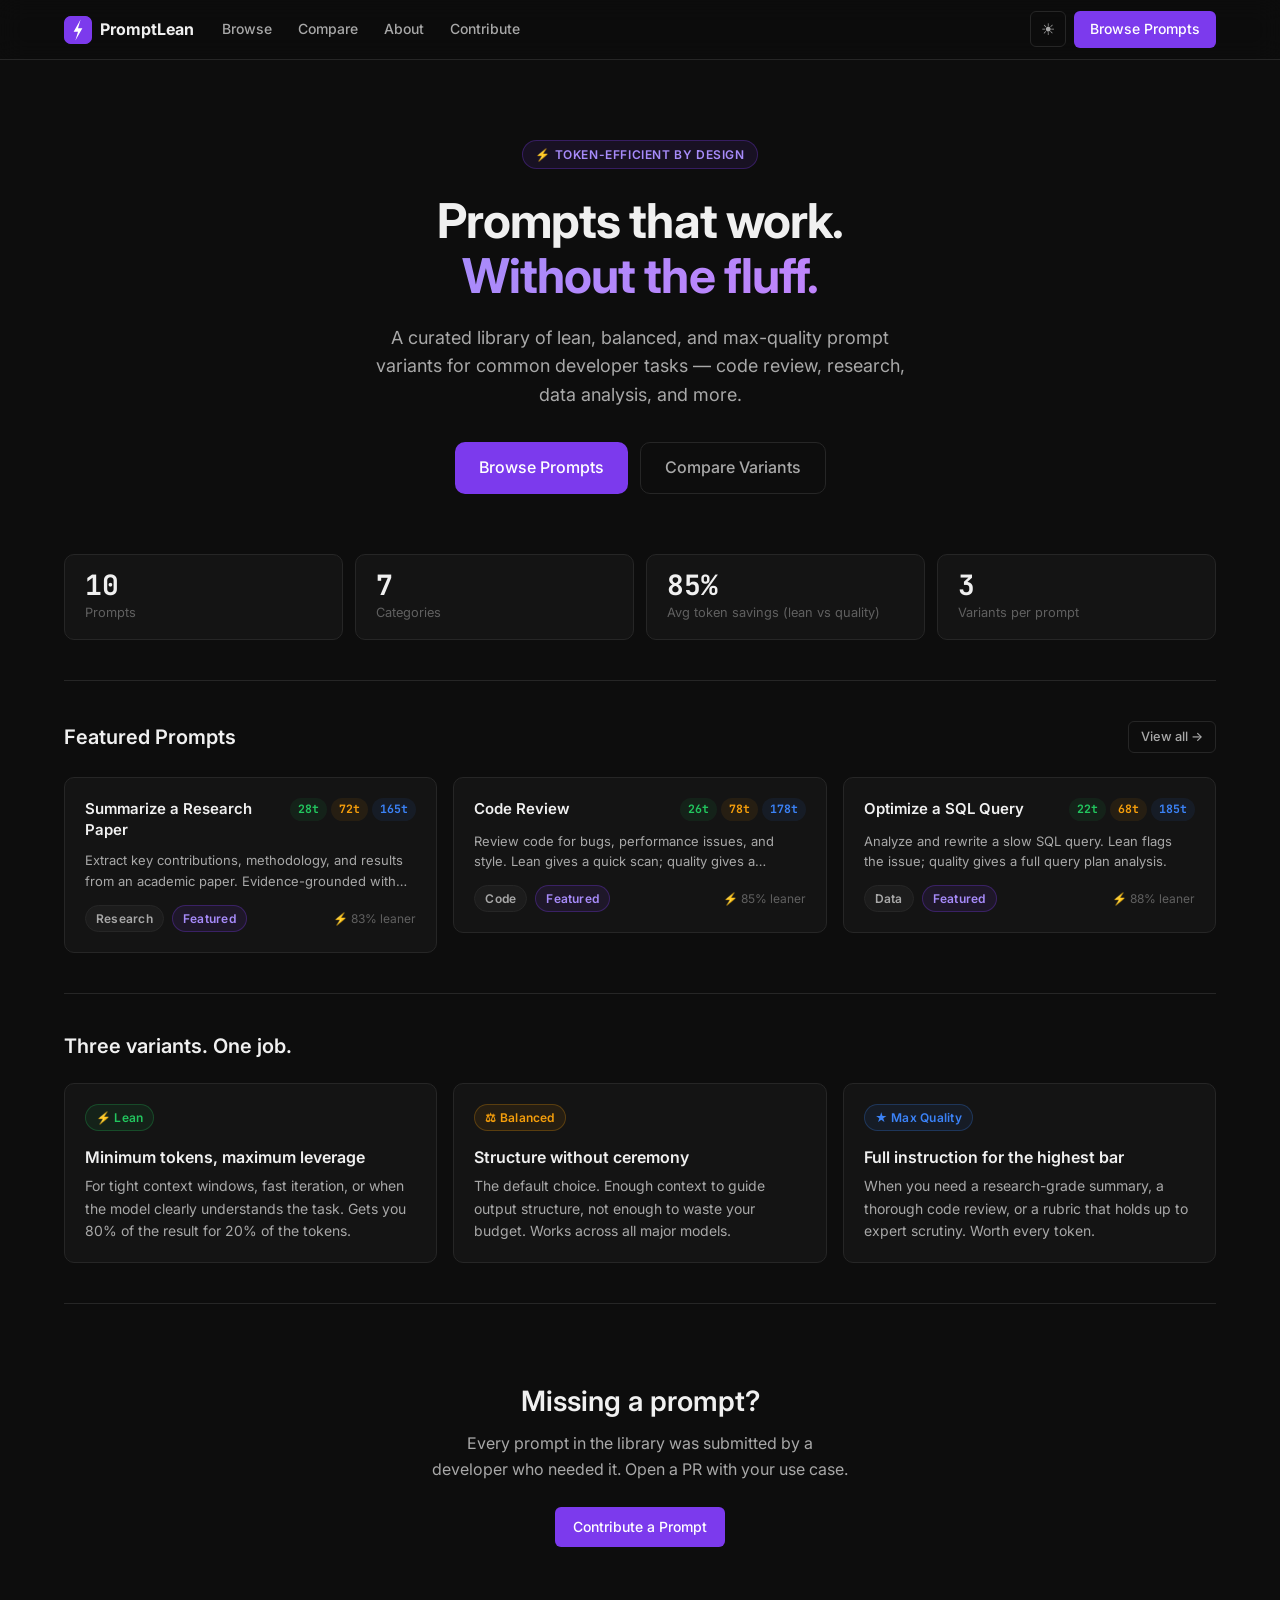
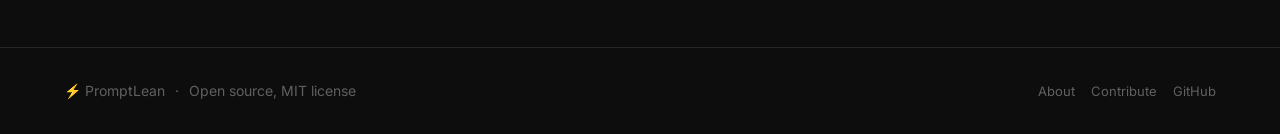
==== index.html @ 5b13e805 "feat: add SVG logo to navbar and favicon - assets/img/logo.svg: purple rounded-rect with white light" ====
<!DOCTYPE html>
<html lang="en" data-theme="dark">
<head>
  <meta charset="UTF-8" />
  <link rel="icon" type="image/svg+xml" href="favicon.svg">
  <meta name="viewport" content="width=device-width, initial-scale=1.0" />
  <title>PromptLean — Lean Prompts for Developers</title>
  <meta name="description" content="A curated library of token-efficient prompts for LLMs. Each prompt has Lean, Balanced, and Max Quality variants.">
  <link rel="preconnect" href="https://fonts.googleapis.com">
  <link href="https://fonts.googleapis.com/css2?family=Inter:wght@400;500;600;700&family=JetBrains+Mono:wght@400;500&display=swap" rel="stylesheet">
  <link rel="stylesheet" href="assets/css/main.css">
</head>
<body>

<nav>
  <div class="nav-inner">
    <a href="index.html" class="nav-logo">
      <img src="assets/img/logo.svg" alt="PromptLean" class="nav-logo-icon" style="border-radius:7px;">
      PromptLean
    </a>
    <div class="nav-links">
      <a href="browse.html" class="nav-link">Browse</a>
      <a href="compare.html" class="nav-link">Compare</a>
      <a href="about.html" class="nav-link">About</a>
      <a href="contribute.html" class="nav-link">Contribute</a>
    </div>
    <div class="nav-actions">
      <button class="theme-toggle" id="theme-toggle" title="Toggle theme">☀</button>
      <a href="browse.html" class="nav-cta">Browse Prompts</a>
    </div>
  </div>
</nav>

<main class="page-content">
  <!-- Hero -->
  <div class="container">
    <div class="hero" style="padding-top: 40px;">
      <div class="hero-eyebrow">⚡ Token-efficient by design</div>
      <h1>Prompts that work.<br><em>Without the fluff.</em></h1>
      <p class="hero-sub">
        A curated library of lean, balanced, and max-quality prompt variants for common developer tasks — code review, research, data analysis, and more.
      </p>
      <div class="hero-actions">
        <a href="browse.html" class="btn btn-primary btn-lg">Browse Prompts</a>
        <a href="compare.html" class="btn btn-ghost btn-lg">Compare Variants</a>
      </div>
    </div>

    <!-- Stats -->
    <div class="stat-grid mb-8">
      <div class="stat-card">
        <div class="stat-value" id="stat-total">—</div>
        <div class="stat-label">Prompts</div>
      </div>
      <div class="stat-card">
        <div class="stat-value" id="stat-cats">—</div>
        <div class="stat-label">Categories</div>
      </div>
      <div class="stat-card">
        <div class="stat-value" id="stat-savings">—</div>
        <div class="stat-label">Avg token savings (lean vs quality)</div>
      </div>
      <div class="stat-card">
        <div class="stat-value">3</div>
        <div class="stat-label">Variants per prompt</div>
      </div>
    </div>

    <div class="divider"></div>

    <!-- Featured prompts -->
    <div class="section-header mb-6">
      <h2 class="section-title">Featured Prompts</h2>
      <a href="browse.html" class="btn btn-ghost btn-sm">View all →</a>
    </div>

    <div class="grid-3" id="featured-grid">
      <div class="text-3 text-sm">Loading...</div>
    </div>

    <div class="divider"></div>

    <!-- How it works -->
    <div class="mb-8">
      <h2 class="section-title mb-6">Three variants. One job.</h2>
      <div class="compare-grid" style="grid-template-columns: 1fr 1fr 1fr; gap: 16px;">

        <div class="card">
          <div class="flex-center gap-2 mb-4">
            <span class="badge badge-lean">⚡ Lean</span>
          </div>
          <h4 class="mb-2">Minimum tokens, maximum leverage</h4>
          <p style="font-size: 0.875rem;">For tight context windows, fast iteration, or when the model clearly understands the task. Gets you 80% of the result for 20% of the tokens.</p>
        </div>

        <div class="card">
          <div class="flex-center gap-2 mb-4">
            <span class="badge badge-balanced">⚖ Balanced</span>
          </div>
          <h4 class="mb-2">Structure without ceremony</h4>
          <p style="font-size: 0.875rem;">The default choice. Enough context to guide output structure, not enough to waste your budget. Works across all major models.</p>
        </div>

        <div class="card">
          <div class="flex-center gap-2 mb-4">
            <span class="badge badge-quality">★ Max Quality</span>
          </div>
          <h4 class="mb-2">Full instruction for the highest bar</h4>
          <p style="font-size: 0.875rem;">When you need a research-grade summary, a thorough code review, or a rubric that holds up to expert scrutiny. Worth every token.</p>
        </div>

      </div>
    </div>

    <div class="divider"></div>

    <!-- CTA -->
    <div style="text-align: center; padding: 40px 0 20px;">
      <h2 style="margin-bottom: 12px;">Missing a prompt?</h2>
      <p style="max-width: 420px; margin: 0 auto 24px;">Every prompt in the library was submitted by a developer who needed it. Open a PR with your use case.</p>
      <a href="contribute.html" class="btn btn-primary">Contribute a Prompt</a>
    </div>
  </div>
</main>

<footer>
  <div class="footer-inner">
    <div class="footer-left">
      <span>⚡ PromptLean</span>
      <span>·</span>
      <span>Open source, MIT license</span>
    </div>
    <div class="footer-links">
      <a href="about.html" class="footer-link">About</a>
      <a href="contribute.html" class="footer-link">Contribute</a>
      <a href="https://github.com/kishormorol/promptlean" class="footer-link" target="_blank">GitHub</a>
    </div>
  </div>
</footer>

<div id="toast"></div>
<script src="assets/js/main.js"></script>
<script>
document.addEventListener('DOMContentLoaded', async () => {
  try {
    const data = await PL.loadPrompts();
    const prompts = data.prompts;

    // Stats
    document.getElementById('stat-total').textContent = prompts.length;
    document.getElementById('stat-cats').textContent = data.categories.length;

    const savings = prompts.map(p => {
      const l = p.variants.lean?.token_estimate;
      const q = p.variants.max_quality?.token_estimate;
      return l && q ? Math.round((1 - l/q) * 100) : 0;
    });
    const avg = Math.round(savings.reduce((a,b)=>a+b,0)/savings.length);
    document.getElementById('stat-savings').textContent = avg + '%';

    // Featured grid
    const featured = prompts.filter(p => p.featured).slice(0, 3);
    document.getElementById('featured-grid').innerHTML = featured.map(PL.renderCard).join('');
  } catch (err) {
    PL.showError('featured-grid', err.message);
  }
});
</script>
</body>
</html>
---- assets/css/main.css ----
/* PromptLean Design System */
/* Dark mode default, light mode optional */

:root {
  --bg: #0d0d0d;
  --bg-2: #141414;
  --bg-3: #1c1c1c;
  --border: #262626;
  --border-strong: #333333;

  --text: #f0f0f0;
  --text-2: #a8a8a8;
  --text-3: #606060;

  --accent: #7c3aed;
  --accent-light: #a78bfa;
  --accent-bg: rgba(124, 58, 237, 0.1);
  --accent-border: rgba(124, 58, 237, 0.3);

  --lean: #22c55e;
  --lean-bg: rgba(34, 197, 94, 0.08);
  --lean-border: rgba(34, 197, 94, 0.25);

  --balanced: #f59e0b;
  --balanced-bg: rgba(245, 158, 11, 0.08);
  --balanced-border: rgba(245, 158, 11, 0.25);

  --quality: #3b82f6;
  --quality-bg: rgba(59, 130, 246, 0.08);
  --quality-border: rgba(59, 130, 246, 0.25);

  --radius-sm: 6px;
  --radius: 10px;
  --radius-lg: 16px;

  --font-sans: 'Inter', -apple-system, BlinkMacSystemFont, 'Segoe UI', sans-serif;
  --font-mono: 'JetBrains Mono', 'Fira Code', 'Cascadia Code', monospace;

  --nav-h: 60px;
  --max-w: 1200px;

  --transition: 150ms ease;
}

[data-theme="light"] {
  --bg: #fafafa;
  --bg-2: #ffffff;
  --bg-3: #f3f3f3;
  --border: #e5e5e5;
  --border-strong: #d0d0d0;
  --text: #111111;
  --text-2: #555555;
  --text-3: #999999;
  --accent-bg: rgba(124, 58, 237, 0.06);
  --lean-bg: rgba(34, 197, 94, 0.06);
  --balanced-bg: rgba(245, 158, 11, 0.06);
  --quality-bg: rgba(59, 130, 246, 0.06);
}

*, *::before, *::after { box-sizing: border-box; margin: 0; padding: 0; }

html { font-size: 16px; scroll-behavior: smooth; }

body {
  font-family: var(--font-sans);
  background: var(--bg);
  color: var(--text);
  line-height: 1.6;
  min-height: 100vh;
  -webkit-font-smoothing: antialiased;
}

/* ── Typography ─────────────────────────────── */
h1, h2, h3, h4 { line-height: 1.25; font-weight: 600; }
h1 { font-size: 2.5rem; }
h2 { font-size: 1.75rem; }
h3 { font-size: 1.25rem; }
h4 { font-size: 1rem; }

p { color: var(--text-2); }

a { color: var(--accent-light); text-decoration: none; transition: color var(--transition); }
a:hover { color: var(--text); }

code, .mono {
  font-family: var(--font-mono);
  font-size: 0.875em;
}

/* ── Layout ─────────────────────────────────── */
.container {
  max-width: var(--max-w);
  margin: 0 auto;
  padding: 0 24px;
}

.page-content {
  padding-top: calc(var(--nav-h) + 40px);
  padding-bottom: 80px;
  min-height: 100vh;
}

/* ── Nav ─────────────────────────────────────── */
nav {
  position: fixed;
  top: 0; left: 0; right: 0;
  height: var(--nav-h);
  background: rgba(13, 13, 13, 0.92);
  backdrop-filter: blur(12px);
  border-bottom: 1px solid var(--border);
  z-index: 100;
}

[data-theme="light"] nav {
  background: rgba(250, 250, 250, 0.92);
}

.nav-inner {
  max-width: var(--max-w);
  margin: 0 auto;
  padding: 0 24px;
  height: 100%;
  display: flex;
  align-items: center;
  gap: 8px;
}

.nav-logo {
  display: flex;
  align-items: center;
  gap: 8px;
  font-weight: 700;
  font-size: 1rem;
  color: var(--text);
  text-decoration: none;
  margin-right: 8px;
}

.nav-logo-icon {
  width: 28px;
  height: 28px;
  background: var(--accent);
  border-radius: 7px;
  display: flex;
  align-items: center;
  justify-content: center;
  font-size: 14px;
}

.nav-links {
  display: flex;
  align-items: center;
  gap: 2px;
  flex: 1;
}

.nav-link {
  padding: 6px 12px;
  border-radius: var(--radius-sm);
  font-size: 0.875rem;
  color: var(--text-2);
  transition: all var(--transition);
  font-weight: 500;
}

.nav-link:hover { color: var(--text); background: var(--bg-3); }
.nav-link.active { color: var(--text); background: var(--bg-3); }

.nav-actions {
  display: flex;
  align-items: center;
  gap: 8px;
}

.theme-toggle {
  width: 36px;
  height: 36px;
  border-radius: var(--radius-sm);
  background: transparent;
  border: 1px solid var(--border);
  color: var(--text-2);
  cursor: pointer;
  display: flex;
  align-items: center;
  justify-content: center;
  font-size: 16px;
  transition: all var(--transition);
}
.theme-toggle:hover { border-color: var(--border-strong); color: var(--text); }

.nav-cta {
  padding: 7px 16px;
  background: var(--accent);
  color: #fff;
  border-radius: var(--radius-sm);
  font-size: 0.875rem;
  font-weight: 500;
  transition: opacity var(--transition);
}
.nav-cta:hover { opacity: 0.85; color: #fff; }

/* ── Buttons ─────────────────────────────────── */
.btn {
  display: inline-flex;
  align-items: center;
  gap: 6px;
  padding: 9px 18px;
  border-radius: var(--radius-sm);
  font-size: 0.875rem;
  font-weight: 500;
  cursor: pointer;
  border: none;
  transition: all var(--transition);
  text-decoration: none;
  white-space: nowrap;
}

.btn-primary {
  background: var(--accent);
  color: #fff;
}
.btn-primary:hover { opacity: 0.85; color: #fff; }

.btn-secondary {
  background: var(--bg-3);
  color: var(--text);
  border: 1px solid var(--border);
}
.btn-secondary:hover { border-color: var(--border-strong); color: var(--text); }

.btn-ghost {
  background: transparent;
  color: var(--text-2);
  border: 1px solid var(--border);
}
.btn-ghost:hover { border-color: var(--border-strong); color: var(--text); }

.btn-lg { padding: 12px 24px; font-size: 1rem; border-radius: var(--radius); }
.btn-sm { padding: 5px 12px; font-size: 0.8rem; }

/* ── Badges ──────────────────────────────────── */
.badge {
  display: inline-flex;
  align-items: center;
  gap: 4px;
  padding: 3px 10px;
  border-radius: 999px;
  font-size: 0.75rem;
  font-weight: 600;
  letter-spacing: 0.02em;
}

.badge-lean {
  background: var(--lean-bg);
  color: var(--lean);
  border: 1px solid var(--lean-border);
}

.badge-balanced {
  background: var(--balanced-bg);
  color: var(--balanced);
  border: 1px solid var(--balanced-border);
}

.badge-quality {
  background: var(--quality-bg);
  color: var(--quality);
  border: 1px solid var(--quality-border);
}

.badge-cat {
  background: var(--bg-3);
  color: var(--text-2);
  border: 1px solid var(--border);
}

.badge-featured {
  background: var(--accent-bg);
  color: var(--accent-light);
  border: 1px solid var(--accent-border);
}

/* ── Token pill ──────────────────────────────── */
.token-pill {
  display: inline-flex;
  align-items: center;
  gap: 4px;
  padding: 2px 8px;
  border-radius: 999px;
  font-size: 0.72rem;
  font-weight: 700;
  font-family: var(--font-mono);
}
.token-pill.lean { background: var(--lean-bg); color: var(--lean); }
.token-pill.balanced { background: var(--balanced-bg); color: var(--balanced); }
.token-pill.quality { background: var(--quality-bg); color: var(--quality); }

/* ── Cards ───────────────────────────────────── */
.card {
  background: var(--bg-2);
  border: 1px solid var(--border);
  border-radius: var(--radius);
  padding: 20px;
  transition: border-color var(--transition), box-shadow var(--transition);
}

.card:hover {
  border-color: var(--border-strong);
}

.card-link {
  display: block;
  text-decoration: none;
  color: inherit;
}

.card-link:hover .card { border-color: var(--accent-border); }
.card-link:hover .card-title { color: var(--accent-light); }

.card-header {
  display: flex;
  align-items: flex-start;
  justify-content: space-between;
  gap: 12px;
  margin-bottom: 10px;
}

.card-title {
  font-size: 0.9375rem;
  font-weight: 600;
  color: var(--text);
  transition: color var(--transition);
  line-height: 1.4;
}

.card-desc {
  font-size: 0.8125rem;
  color: var(--text-2);
  line-height: 1.55;
  margin-bottom: 14px;
  display: -webkit-box;
  -webkit-line-clamp: 2;
  -webkit-box-orient: vertical;
  overflow: hidden;
}

.card-meta {
  display: flex;
  align-items: center;
  gap: 8px;
  flex-wrap: wrap;
}

.card-tokens {
  display: flex;
  gap: 4px;
  margin-left: auto;
}

/* ── Grid layouts ─────────────────────────────── */
.grid-3 {
  display: grid;
  grid-template-columns: repeat(auto-fill, minmax(320px, 1fr));
  gap: 16px;
}

.grid-2 {
  display: grid;
  grid-template-columns: repeat(auto-fill, minmax(480px, 1fr));
  gap: 20px;
}

/* ── Search & Filters ────────────────────────── */
.search-bar {
  position: relative;
  max-width: 560px;
}

.search-input {
  width: 100%;
  padding: 11px 16px 11px 42px;
  background: var(--bg-2);
  border: 1px solid var(--border);
  border-radius: var(--radius);
  color: var(--text);
  font-size: 0.9375rem;
  font-family: var(--font-sans);
  outline: none;
  transition: border-color var(--transition);
}

.search-input:focus { border-color: var(--accent); }
.search-input::placeholder { color: var(--text-3); }

.search-icon {
  position: absolute;
  left: 14px;
  top: 50%;
  transform: translateY(-50%);
  color: var(--text-3);
  pointer-events: none;
  font-size: 15px;
}

.filter-row {
  display: flex;
  align-items: center;
  gap: 8px;
  flex-wrap: wrap;
}

.filter-btn {
  padding: 5px 14px;
  border-radius: 999px;
  font-size: 0.8125rem;
  font-weight: 500;
  background: var(--bg-2);
  border: 1px solid var(--border);
  color: var(--text-2);
  cursor: pointer;
  transition: all var(--transition);
}

.filter-btn:hover { border-color: var(--border-strong); color: var(--text); }
.filter-btn.active { background: var(--accent-bg); border-color: var(--accent-border); color: var(--accent-light); }

/* ── Prompt viewer ───────────────────────────── */
.prompt-block {
  background: var(--bg-3);
  border: 1px solid var(--border);
  border-radius: var(--radius);
  overflow: hidden;
}

.prompt-block-header {
  padding: 10px 16px;
  border-bottom: 1px solid var(--border);
  display: flex;
  align-items: center;
  justify-content: space-between;
  gap: 12px;
}

.prompt-block-meta {
  display: flex;
  align-items: center;
  gap: 8px;
}

.prompt-block-actions {
  display: flex;
  gap: 6px;
}

.prompt-text {
  padding: 16px;
  font-family: var(--font-mono);
  font-size: 0.8125rem;
  line-height: 1.7;
  color: var(--text);
  white-space: pre-wrap;
  word-break: break-word;
}

/* ── Variant tabs ────────────────────────────── */
.variant-tabs {
  display: flex;
  gap: 4px;
  padding: 4px;
  background: var(--bg-3);
  border-radius: var(--radius);
  border: 1px solid var(--border);
  width: fit-content;
}

.variant-tab {
  padding: 6px 16px;
  border-radius: 7px;
  font-size: 0.8125rem;
  font-weight: 500;
  cursor: pointer;
  border: none;
  background: transparent;
  color: var(--text-2);
  transition: all var(--transition);
}

.variant-tab.active-lean { background: var(--lean-bg); color: var(--lean); }
.variant-tab.active-balanced { background: var(--balanced-bg); color: var(--balanced); }
.variant-tab.active-quality { background: var(--quality-bg); color: var(--quality); }

/* ── Copy button ─────────────────────────────── */
.copy-btn {
  display: inline-flex;
  align-items: center;
  gap: 5px;
  padding: 5px 10px;
  border-radius: var(--radius-sm);
  font-size: 0.75rem;
  font-weight: 500;
  background: var(--bg-2);
  border: 1px solid var(--border);
  color: var(--text-2);
  cursor: pointer;
  transition: all var(--transition);
}

.copy-btn:hover { border-color: var(--border-strong); color: var(--text); }
.copy-btn.copied { background: var(--lean-bg); border-color: var(--lean-border); color: var(--lean); }

/* ── Stat blocks ─────────────────────────────── */
.stat-grid {
  display: grid;
  grid-template-columns: repeat(auto-fit, minmax(160px, 1fr));
  gap: 12px;
}

.stat-card {
  background: var(--bg-2);
  border: 1px solid var(--border);
  border-radius: var(--radius);
  padding: 16px 20px;
}

.stat-value {
  font-size: 1.75rem;
  font-weight: 700;
  color: var(--text);
  line-height: 1;
  font-family: var(--font-mono);
}

.stat-label {
  font-size: 0.8rem;
  color: var(--text-3);
  margin-top: 4px;
}

/* ── Token savings bar ───────────────────────── */
.savings-bar {
  height: 6px;
  background: var(--bg-3);
  border-radius: 999px;
  overflow: hidden;
}

.savings-fill {
  height: 100%;
  background: var(--lean);
  border-radius: 999px;
  transition: width 0.4s ease;
}

/* ── Hero section ────────────────────────────── */
.hero {
  padding: 80px 0 60px;
  text-align: center;
}

.hero-eyebrow {
  display: inline-flex;
  align-items: center;
  gap: 6px;
  padding: 4px 12px;
  background: var(--accent-bg);
  border: 1px solid var(--accent-border);
  border-radius: 999px;
  font-size: 0.75rem;
  font-weight: 600;
  color: var(--accent-light);
  letter-spacing: 0.05em;
  text-transform: uppercase;
  margin-bottom: 24px;
}

.hero h1 {
  font-size: 3rem;
  font-weight: 700;
  line-height: 1.15;
  margin-bottom: 20px;
  letter-spacing: -0.02em;
}

.hero h1 em {
  font-style: normal;
  background: linear-gradient(135deg, var(--accent-light) 0%, #c084fc 100%);
  -webkit-background-clip: text;
  -webkit-text-fill-color: transparent;
  background-clip: text;
}

.hero-sub {
  font-size: 1.125rem;
  color: var(--text-2);
  max-width: 540px;
  margin: 0 auto 32px;
}

.hero-actions {
  display: flex;
  gap: 12px;
  justify-content: center;
  flex-wrap: wrap;
}

/* ── Section headers ─────────────────────────── */
.section-header {
  display: flex;
  align-items: center;
  justify-content: space-between;
  margin-bottom: 20px;
}

.section-title {
  font-size: 1.25rem;
  font-weight: 600;
}

/* ── Divider ─────────────────────────────────── */
.divider {
  height: 1px;
  background: var(--border);
  margin: 40px 0;
}

/* ── Empty state ─────────────────────────────── */
.empty-state {
  text-align: center;
  padding: 60px 20px;
  color: var(--text-3);
}

.empty-state-icon { font-size: 2.5rem; margin-bottom: 12px; }
.empty-state h3 { color: var(--text-2); margin-bottom: 6px; }

/* ── Toast ───────────────────────────────────── */
#toast {
  position: fixed;
  bottom: 24px;
  right: 24px;
  background: var(--bg-3);
  border: 1px solid var(--border-strong);
  border-radius: var(--radius);
  padding: 10px 16px;
  font-size: 0.875rem;
  color: var(--text);
  z-index: 999;
  opacity: 0;
  transform: translateY(8px);
  transition: all 0.2s ease;
  pointer-events: none;
}

#toast.show {
  opacity: 1;
  transform: translateY(0);
}

/* ── Footer ──────────────────────────────────── */
footer {
  border-top: 1px solid var(--border);
  padding: 32px 0;
  margin-top: auto;
}

.footer-inner {
  max-width: var(--max-w);
  margin: 0 auto;
  padding: 0 24px;
  display: flex;
  align-items: center;
  justify-content: space-between;
  gap: 16px;
  flex-wrap: wrap;
}

.footer-left {
  display: flex;
  align-items: center;
  gap: 10px;
  font-size: 0.875rem;
  color: var(--text-3);
}

.footer-links {
  display: flex;
  gap: 16px;
}

.footer-link {
  font-size: 0.8125rem;
  color: var(--text-3);
  transition: color var(--transition);
}

.footer-link:hover { color: var(--text-2); }

/* ── Compare layout ──────────────────────────── */
.compare-grid {
  display: grid;
  grid-template-columns: 1fr 1fr 1fr;
  gap: 16px;
}

.compare-col {
  background: var(--bg-2);
  border: 1px solid var(--border);
  border-radius: var(--radius);
  overflow: hidden;
}

.compare-col-header {
  padding: 12px 16px;
  border-bottom: 1px solid var(--border);
  display: flex;
  align-items: center;
  justify-content: space-between;
}

.compare-col-body {
  padding: 14px 16px;
}

/* ── Sidebar layout ──────────────────────────── */
.layout-sidebar {
  display: grid;
  grid-template-columns: 260px 1fr;
  gap: 32px;
  align-items: start;
}

.sidebar {
  position: sticky;
  top: calc(var(--nav-h) + 24px);
}

.sidebar-section {
  margin-bottom: 24px;
}

.sidebar-label {
  font-size: 0.7rem;
  font-weight: 700;
  letter-spacing: 0.08em;
  text-transform: uppercase;
  color: var(--text-3);
  margin-bottom: 8px;
}

.sidebar-item {
  display: block;
  padding: 6px 10px;
  border-radius: var(--radius-sm);
  font-size: 0.875rem;
  color: var(--text-2);
  cursor: pointer;
  transition: all var(--transition);
  border: none;
  background: none;
  width: 100%;
  text-align: left;
}
.sidebar-item:hover { color: var(--text); background: var(--bg-3); }
.sidebar-item.active { color: var(--text); background: var(--bg-3); }

/* ── Tag cloud ───────────────────────────────── */
.tag-wrap {
  display: flex;
  gap: 6px;
  flex-wrap: wrap;
}

.tag {
  padding: 3px 10px;
  border-radius: 999px;
  font-size: 0.75rem;
  background: var(--bg-3);
  border: 1px solid var(--border);
  color: var(--text-2);
  cursor: pointer;
  transition: all var(--transition);
}

.tag:hover, .tag.active {
  background: var(--accent-bg);
  border-color: var(--accent-border);
  color: var(--accent-light);
}

/* ── Results count ───────────────────────────── */
.results-meta {
  font-size: 0.8125rem;
  color: var(--text-3);
  margin-bottom: 16px;
}

/* ── Breadcrumb ──────────────────────────────── */
.breadcrumb {
  display: flex;
  align-items: center;
  gap: 6px;
  font-size: 0.8125rem;
  color: var(--text-3);
  margin-bottom: 20px;
}

.breadcrumb a { color: var(--text-3); }
.breadcrumb a:hover { color: var(--text-2); }
.breadcrumb-sep { color: var(--text-3); }

/* ── Responsive ──────────────────────────────── */
@media (max-width: 768px) {
  .hero h1 { font-size: 2rem; }
  .grid-3 { grid-template-columns: 1fr; }
  .compare-grid { grid-template-columns: 1fr; }
  .layout-sidebar { grid-template-columns: 1fr; }
  .sidebar { position: static; }
  .container { padding: 0 16px; }
  .nav-links .nav-link:not(.active) { display: none; }
}

/* ── Utility ─────────────────────────────────── */
.flex { display: flex; }
.flex-center { display: flex; align-items: center; }
.gap-2 { gap: 8px; }
.gap-3 { gap: 12px; }
.gap-4 { gap: 16px; }
.mb-2 { margin-bottom: 8px; }
.mb-3 { margin-bottom: 12px; }
.mb-4 { margin-bottom: 16px; }
.mb-6 { margin-bottom: 24px; }
.mb-8 { margin-bottom: 32px; }
.mt-auto { margin-top: auto; }
.ml-auto { margin-left: auto; }
.text-2 { color: var(--text-2); }
.text-3 { color: var(--text-3); }
.text-sm { font-size: 0.875rem; }
.text-xs { font-size: 0.75rem; }
.font-mono { font-family: var(--font-mono); }
.w-full { width: 100%; }
.hidden { display: none !important; }

/* ── Prompt detail layout ────────────────────── */
.prompt-detail-grid {
  display: grid;
  grid-template-columns: 1fr 300px;
  gap: 40px;
  align-items: start;
}

/* ── Placeholder highlighting ────────────────── */
.prompt-text .ph {
  color: var(--accent-light);
  background: var(--accent-bg);
  border-radius: 3px;
  padding: 0 2px;
  font-style: italic;
}

@media (max-width: 860px) {
  .prompt-detail-grid {
    grid-template-columns: 1fr;
  }
  .prompt-detail-grid aside.sidebar {
    position: static;
  }
}
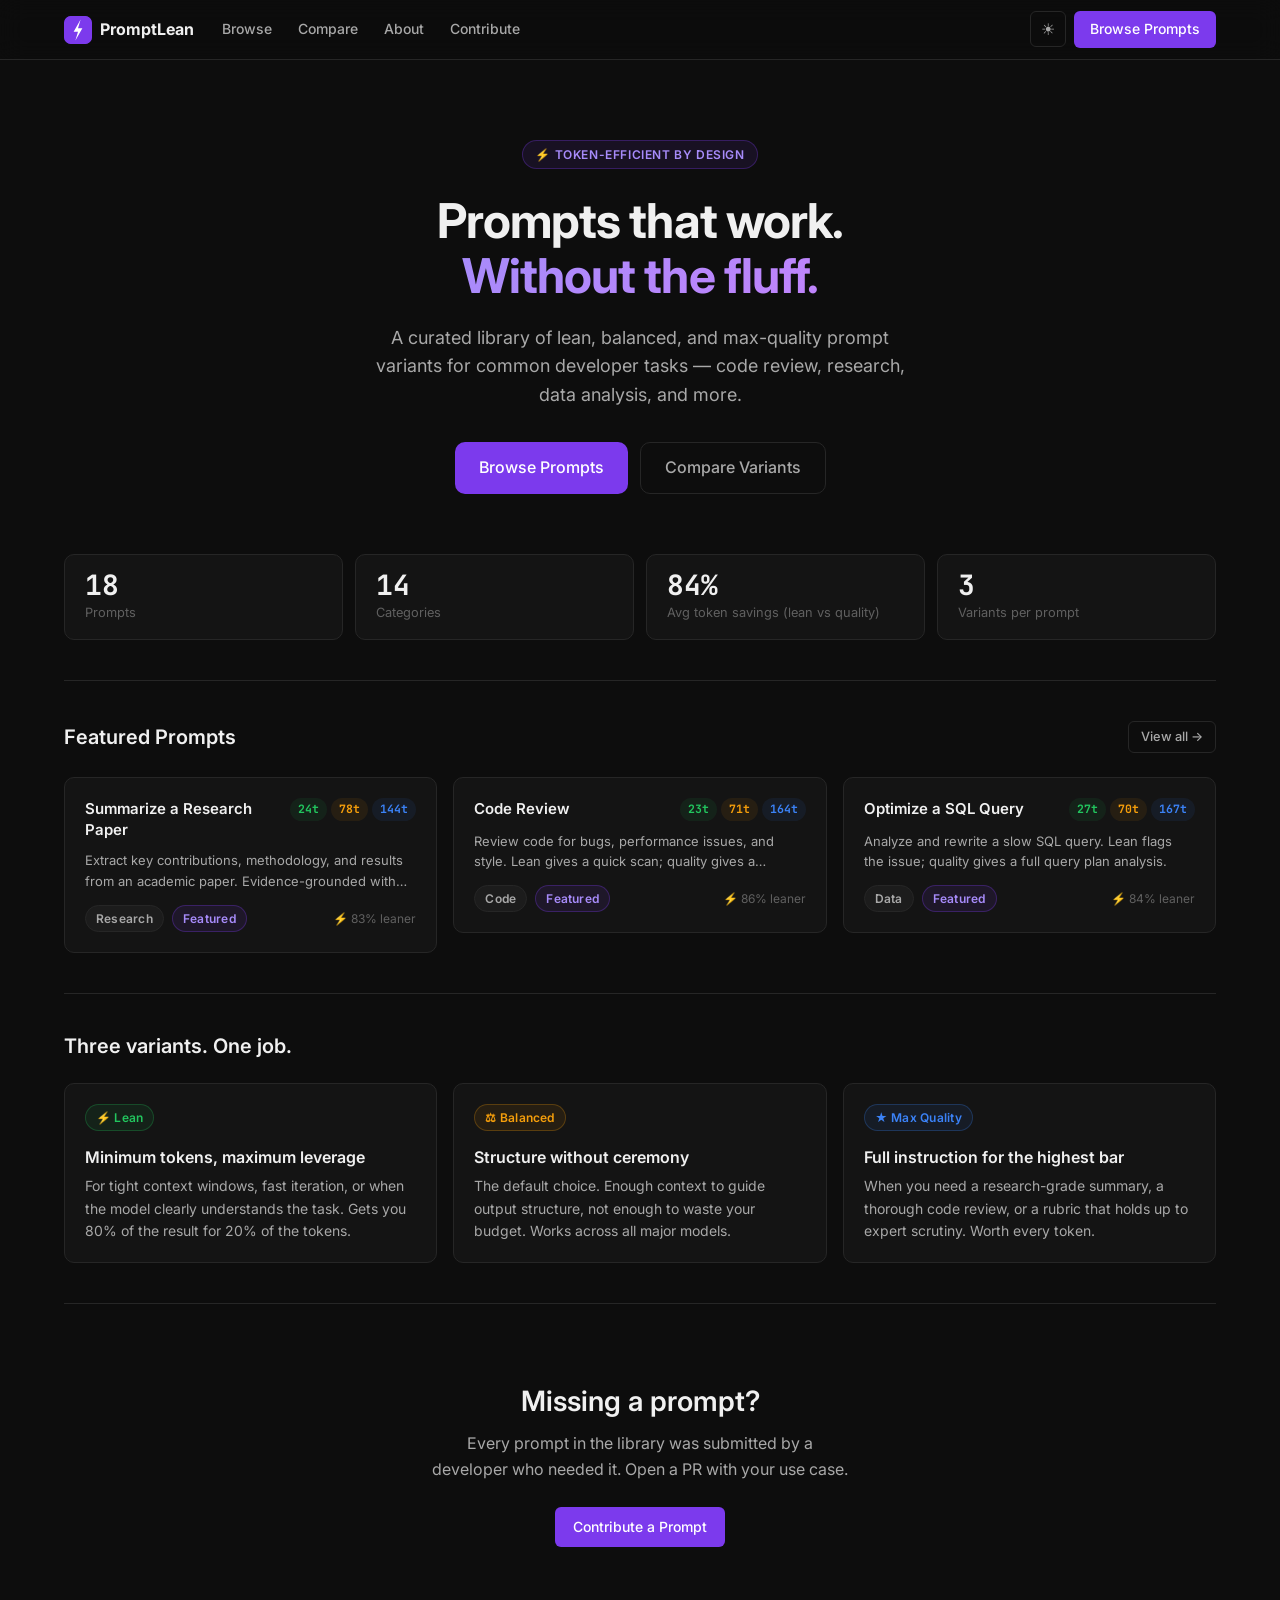
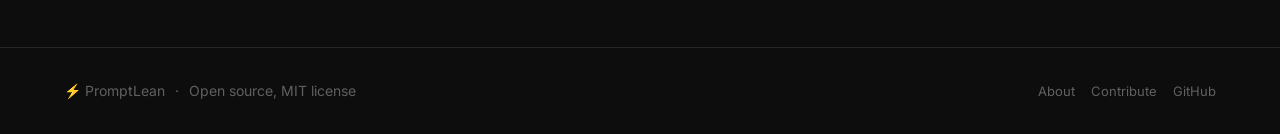
==== commit 74146cb9: "seo: add description, 15 topics, rich meta tags, JSON-LD, llms.txt, and alternatives table - Set rep" ====
--- a/index.html
+++ b/index.html
@@ -4,8 +4,52 @@
   <meta charset="UTF-8" />
   <link rel="icon" type="image/svg+xml" href="favicon.svg">
   <meta name="viewport" content="width=device-width, initial-scale=1.0" />
-  <title>PromptLean — Lean Prompts for Developers</title>
-  <meta name="description" content="A curated library of token-efficient prompts for LLMs. Each prompt has Lean, Balanced, and Max Quality variants.">
+  <title>PromptLean — Token-Efficient Prompt Library for LLMs</title>
+
+  <!-- Primary SEO -->
+  <meta name="description" content="PromptLean is a free, open-source library of 18 token-efficient prompts across 14 categories. Every prompt ships with Lean, Balanced, and Max Quality variants — plus model notes and quality benchmarks for GPT-5.4, Claude, Gemini, Grok, Llama, and more." />
+  <meta name="keywords" content="prompt engineering, prompt library, LLM prompts, ChatGPT prompts, Claude prompts, Gemini prompts, token optimization, prompt templates, AI prompts, open source prompts, code review prompt, resume prompt, creative writing prompt, interview prep prompt, prompt engineering guide" />
+  <meta name="author" content="Md Kishor Morol" />
+  <link rel="canonical" href="https://kishormorol.github.io/promptlean/" />
+
+  <!-- Open Graph -->
+  <meta property="og:type" content="website" />
+  <meta property="og:url" content="https://kishormorol.github.io/promptlean/" />
+  <meta property="og:title" content="PromptLean — Token-Efficient Prompt Library for LLMs" />
+  <meta property="og:description" content="18 prompts, 14 categories, 3 variants each. Every prompt is benchmarked across GPT-5.4, Claude, Gemini, Grok, Llama, and Mistral. Free and open source." />
+  <meta property="og:image" content="https://kishormorol.github.io/promptlean/assets/img/og.png" />
+  <meta property="og:site_name" content="PromptLean" />
+
+  <!-- Twitter / X -->
+  <meta name="twitter:card" content="summary_large_image" />
+  <meta name="twitter:title" content="PromptLean — Token-Efficient Prompt Library for LLMs" />
+  <meta name="twitter:description" content="18 prompts, 14 categories, 3 variants each. Benchmarked across 8 frontier models. Free and open source." />
+  <meta name="twitter:image" content="https://kishormorol.github.io/promptlean/assets/img/og.png" />
+
+  <!-- JSON-LD structured data -->
+  <script type="application/ld+json">
+  {
+    "@context": "https://schema.org",
+    "@type": "SoftwareApplication",
+    "name": "PromptLean",
+    "url": "https://kishormorol.github.io/promptlean/",
+    "description": "Open-source library of token-efficient prompts for LLMs. 18 prompts across 14 categories — code, research, creative writing, career, education, mental health, and more. Every prompt has Lean, Balanced, and Max Quality variants with benchmarks across 8 frontier models.",
+    "applicationCategory": "DeveloperApplication",
+    "operatingSystem": "Web",
+    "offers": { "@type": "Offer", "price": "0", "priceCurrency": "USD" },
+    "author": { "@type": "Person", "name": "Md Kishor Morol", "url": "https://github.com/kishormorol" },
+    "sourceCode": "https://github.com/kishormorol/promptlean",
+    "keywords": "prompt engineering, LLM prompts, ChatGPT prompts, Claude prompts, token optimization, prompt library, prompt templates",
+    "featureList": [
+      "18 prompts across 14 categories",
+      "3 variants per prompt: Lean (18-40 tokens), Balanced (50-110 tokens), Max Quality (85-230 tokens)",
+      "Model notes and quality benchmarks for GPT-5.4, Claude Sonnet/Opus 4.6, Gemini 3.1 Pro, Grok 4, Llama 4 Scout, Mistral Large 3, o1",
+      "Model × Variant comparison table on every prompt page",
+      "Side-by-side variant compare view",
+      "Free, no sign-up, no API key required"
+    ]
+  }
+  </script>
   <link rel="preconnect" href="https://fonts.googleapis.com">
   <link href="https://fonts.googleapis.com/css2?family=Inter:wght@400;500;600;700&family=JetBrains+Mono:wght@400;500&display=swap" rel="stylesheet">
   <link rel="stylesheet" href="assets/css/main.css">
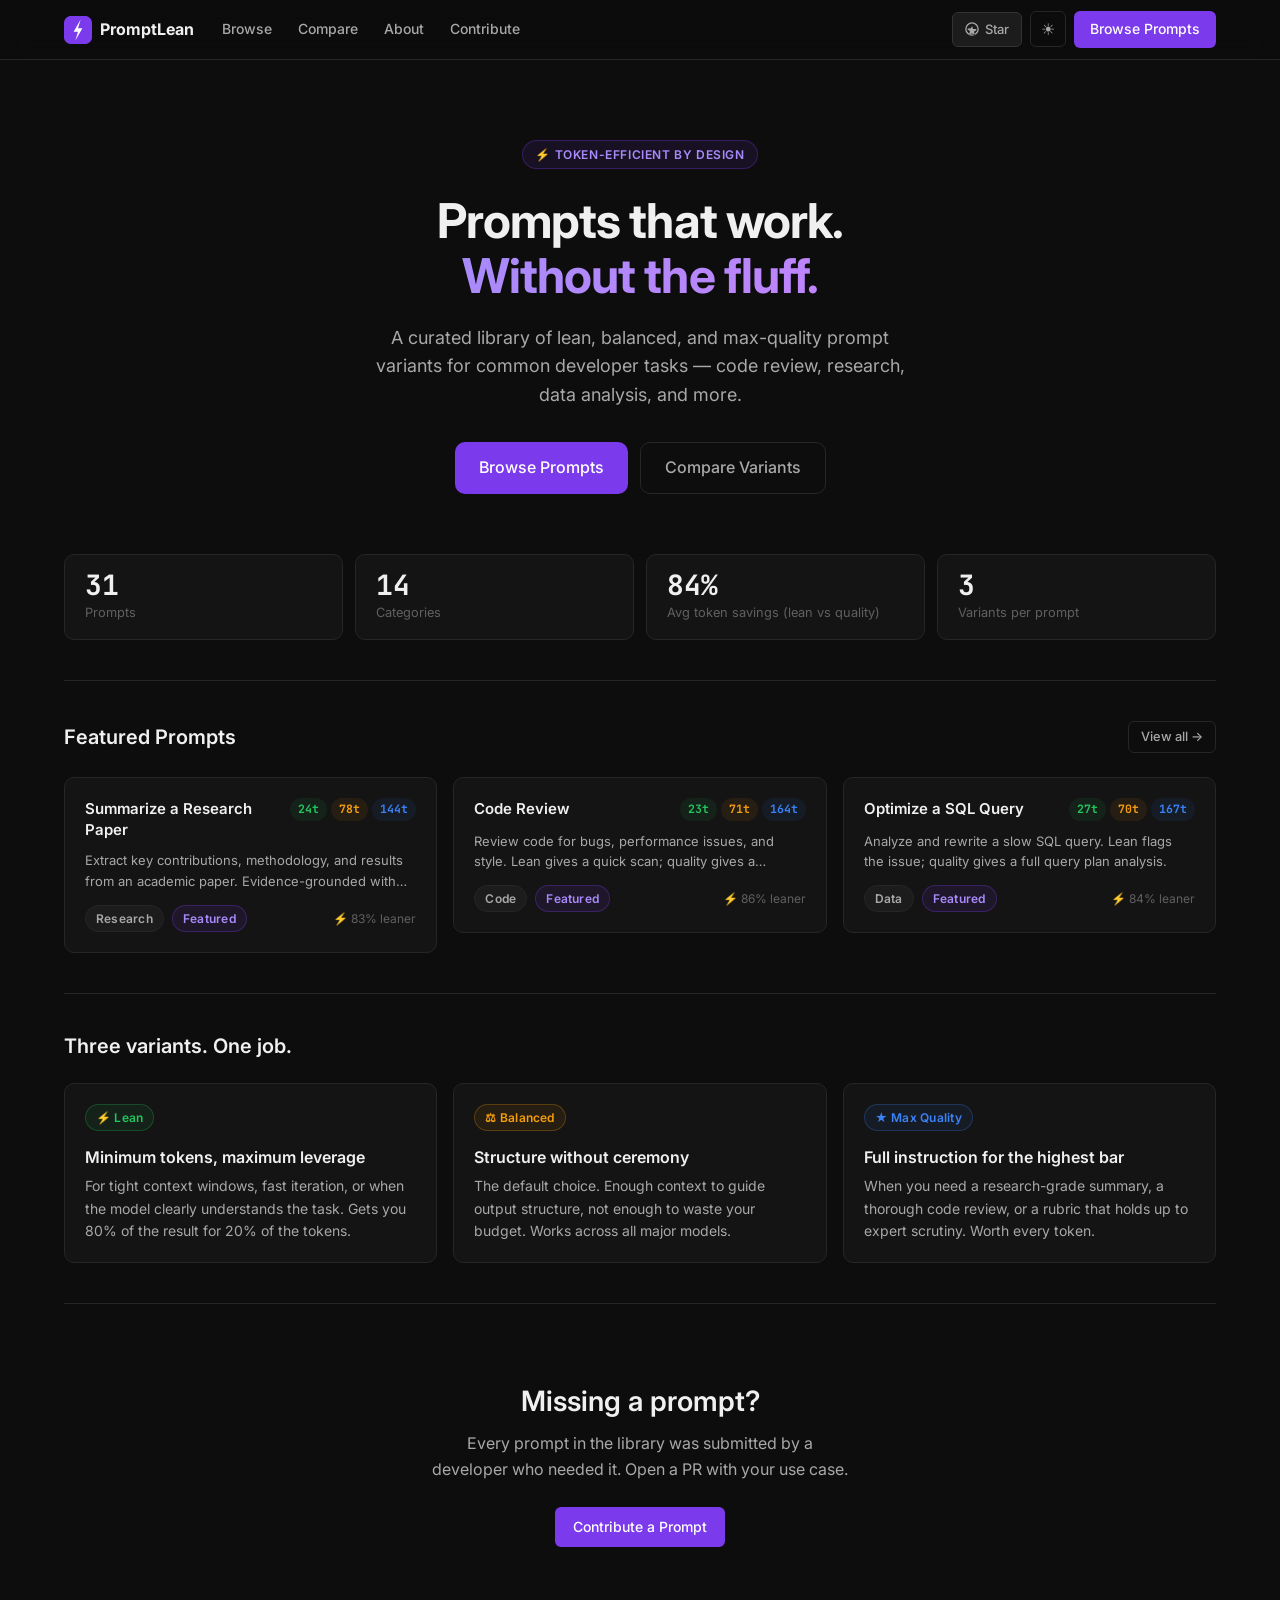
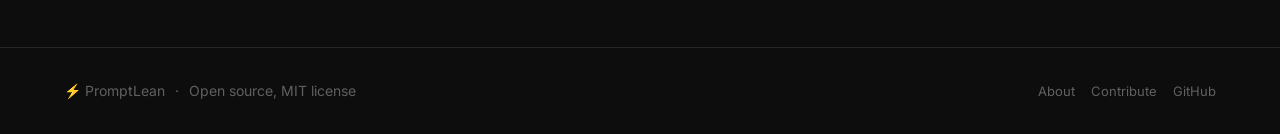
==== commit 9e9f1ac8: "feat: expand library to 31 prompts, add Model x Variant comparison table, GitHub star button - Added" ====
--- a/index.html
+++ b/index.html
@@ -7,7 +7,7 @@
   <title>PromptLean — Token-Efficient Prompt Library for LLMs</title>
 
   <!-- Primary SEO -->
-  <meta name="description" content="PromptLean is a free, open-source library of 18 token-efficient prompts across 14 categories. Every prompt ships with Lean, Balanced, and Max Quality variants — plus model notes and quality benchmarks for GPT-5.4, Claude, Gemini, Grok, Llama, and more." />
+  <meta name="description" content="PromptLean is a free, open-source library of 31 token-efficient prompts across 14 categories. Every prompt ships with Lean, Balanced, and Max Quality variants — plus model notes and quality benchmarks for GPT-5.4, Claude, Gemini, Grok, Llama, and more." />
   <meta name="keywords" content="prompt engineering, prompt library, LLM prompts, ChatGPT prompts, Claude prompts, Gemini prompts, token optimization, prompt templates, AI prompts, open source prompts, code review prompt, resume prompt, creative writing prompt, interview prep prompt, prompt engineering guide" />
   <meta name="author" content="Md Kishor Morol" />
   <link rel="canonical" href="https://kishormorol.github.io/promptlean/" />
@@ -16,14 +16,14 @@
   <meta property="og:type" content="website" />
   <meta property="og:url" content="https://kishormorol.github.io/promptlean/" />
   <meta property="og:title" content="PromptLean — Token-Efficient Prompt Library for LLMs" />
-  <meta property="og:description" content="18 prompts, 14 categories, 3 variants each. Every prompt is benchmarked across GPT-5.4, Claude, Gemini, Grok, Llama, and Mistral. Free and open source." />
+  <meta property="og:description" content="31 prompts, 14 categories, 3 variants each. Every prompt is benchmarked across GPT-5.4, Claude, Gemini, Grok, Llama, and Mistral. Free and open source." />
   <meta property="og:image" content="https://kishormorol.github.io/promptlean/assets/img/og.png" />
   <meta property="og:site_name" content="PromptLean" />
 
   <!-- Twitter / X -->
   <meta name="twitter:card" content="summary_large_image" />
   <meta name="twitter:title" content="PromptLean — Token-Efficient Prompt Library for LLMs" />
-  <meta name="twitter:description" content="18 prompts, 14 categories, 3 variants each. Benchmarked across 8 frontier models. Free and open source." />
+  <meta name="twitter:description" content="31 prompts, 14 categories, 3 variants each. Benchmarked across 8 frontier models. Free and open source." />
   <meta name="twitter:image" content="https://kishormorol.github.io/promptlean/assets/img/og.png" />
 
   <!-- JSON-LD structured data -->
@@ -33,7 +33,7 @@
     "@type": "SoftwareApplication",
     "name": "PromptLean",
     "url": "https://kishormorol.github.io/promptlean/",
-    "description": "Open-source library of token-efficient prompts for LLMs. 18 prompts across 14 categories — code, research, creative writing, career, education, mental health, and more. Every prompt has Lean, Balanced, and Max Quality variants with benchmarks across 8 frontier models.",
+    "description": "Open-source library of token-efficient prompts for LLMs. 31 prompts across 14 categories — code, research, creative writing, career, education, mental health, and more. Every prompt has Lean, Balanced, and Max Quality variants with benchmarks across 8 frontier models.",
     "applicationCategory": "DeveloperApplication",
     "operatingSystem": "Web",
     "offers": { "@type": "Offer", "price": "0", "priceCurrency": "USD" },
@@ -41,7 +41,7 @@
     "sourceCode": "https://github.com/kishormorol/promptlean",
     "keywords": "prompt engineering, LLM prompts, ChatGPT prompts, Claude prompts, token optimization, prompt library, prompt templates",
     "featureList": [
-      "18 prompts across 14 categories",
+      "31 prompts across 14 categories",
       "3 variants per prompt: Lean (18-40 tokens), Balanced (50-110 tokens), Max Quality (85-230 tokens)",
       "Model notes and quality benchmarks for GPT-5.4, Claude Sonnet/Opus 4.6, Gemini 3.1 Pro, Grok 4, Llama 4 Scout, Mistral Large 3, o1",
       "Model × Variant comparison table on every prompt page",
@@ -69,6 +69,10 @@
       <a href="contribute.html" class="nav-link">Contribute</a>
     </div>
     <div class="nav-actions">
+      <a href="https://github.com/kishormorol/promptlean" target="_blank" rel="noopener" class="github-star-btn">
+        <svg viewBox="0 0 16 16" fill="currentColor"><path d="M8 .25a7.75 7.75 0 1 0 0 15.5A7.75 7.75 0 0 0 8 .25Zm0 1.5a6.25 6.25 0 1 1 0 12.5A6.25 6.25 0 0 1 8 1.75Zm-.25 3.25a.75.75 0 0 1 .5 0l.963 2.97 3.124.022a.75.75 0 0 1 .44 1.354l-2.527 1.82.972 2.95a.75.75 0 0 1-1.154.838L8 12.845l-2.068 1.414a.75.75 0 0 1-1.154-.838l.972-2.95-2.527-1.82a.75.75 0 0 1 .44-1.354l3.124-.022L7.75 5Z"/></svg>
+        Star
+      </a>
       <button class="theme-toggle" id="theme-toggle" title="Toggle theme">☀</button>
       <a href="browse.html" class="nav-cta">Browse Prompts</a>
     </div>
--- a/assets/css/main.css
+++ b/assets/css/main.css
@@ -198,6 +198,27 @@
   transition: opacity var(--transition);
 }
 .nav-cta:hover { opacity: 0.85; color: #fff; }
+
+.github-star-btn {
+  display: inline-flex;
+  align-items: center;
+  gap: 6px;
+  padding: 6px 12px;
+  border: 1px solid var(--border-strong);
+  border-radius: var(--radius-sm);
+  font-size: 0.8125rem;
+  font-weight: 500;
+  color: var(--text-2);
+  background: var(--bg-3);
+  transition: border-color var(--transition), color var(--transition), background var(--transition);
+  white-space: nowrap;
+}
+.github-star-btn:hover {
+  border-color: #f59e0b;
+  color: #f59e0b;
+  background: rgba(245,158,11,0.08);
+}
+.github-star-btn svg { width: 14px; height: 14px; flex-shrink: 0; }
 
 /* ── Buttons ─────────────────────────────────── */
 .btn {
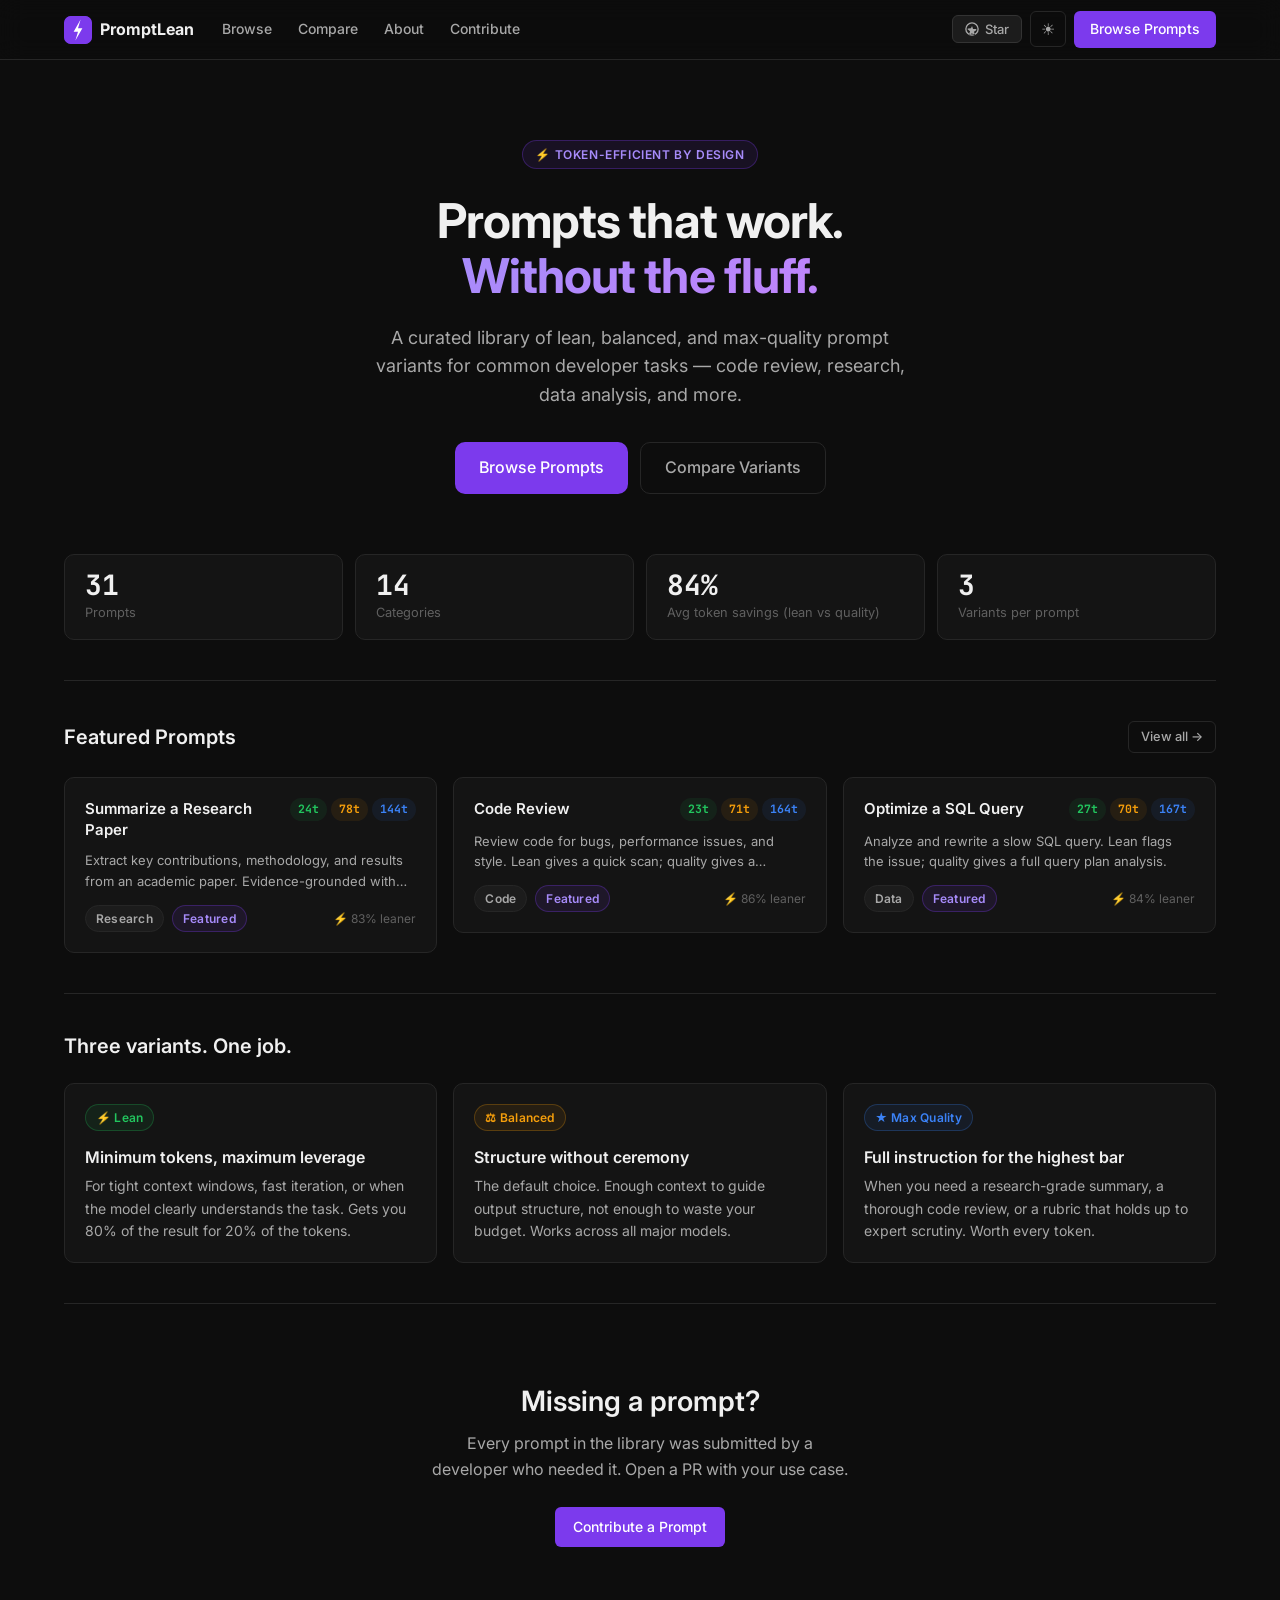
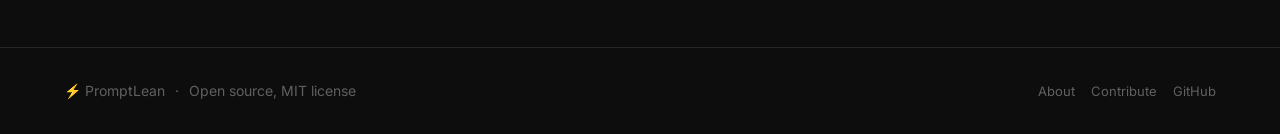
==== commit e7c0257a: "fix: correct vertical alignment of GitHub star button The SVG icon was display:inline by default, ca" ====
--- a/index.html
+++ b/index.html
@@ -71,7 +71,7 @@
     <div class="nav-actions">
       <a href="https://github.com/kishormorol/promptlean" target="_blank" rel="noopener" class="github-star-btn">
         <svg viewBox="0 0 16 16" fill="currentColor"><path d="M8 .25a7.75 7.75 0 1 0 0 15.5A7.75 7.75 0 0 0 8 .25Zm0 1.5a6.25 6.25 0 1 1 0 12.5A6.25 6.25 0 0 1 8 1.75Zm-.25 3.25a.75.75 0 0 1 .5 0l.963 2.97 3.124.022a.75.75 0 0 1 .44 1.354l-2.527 1.82.972 2.95a.75.75 0 0 1-1.154.838L8 12.845l-2.068 1.414a.75.75 0 0 1-1.154-.838l.972-2.95-2.527-1.82a.75.75 0 0 1 .44-1.354l3.124-.022L7.75 5Z"/></svg>
-        Star
+        <span>Star</span>
       </a>
       <button class="theme-toggle" id="theme-toggle" title="Toggle theme">☀</button>
       <a href="browse.html" class="nav-cta">Browse Prompts</a>
--- a/assets/css/main.css
+++ b/assets/css/main.css
@@ -208,6 +208,7 @@
   border-radius: var(--radius-sm);
   font-size: 0.8125rem;
   font-weight: 500;
+  line-height: 1;
   color: var(--text-2);
   background: var(--bg-3);
   transition: border-color var(--transition), color var(--transition), background var(--transition);
@@ -218,7 +219,7 @@
   color: #f59e0b;
   background: rgba(245,158,11,0.08);
 }
-.github-star-btn svg { width: 14px; height: 14px; flex-shrink: 0; }
+.github-star-btn svg { width: 14px; height: 14px; flex-shrink: 0; display: block; }
 
 /* ── Buttons ─────────────────────────────────── */
 .btn {
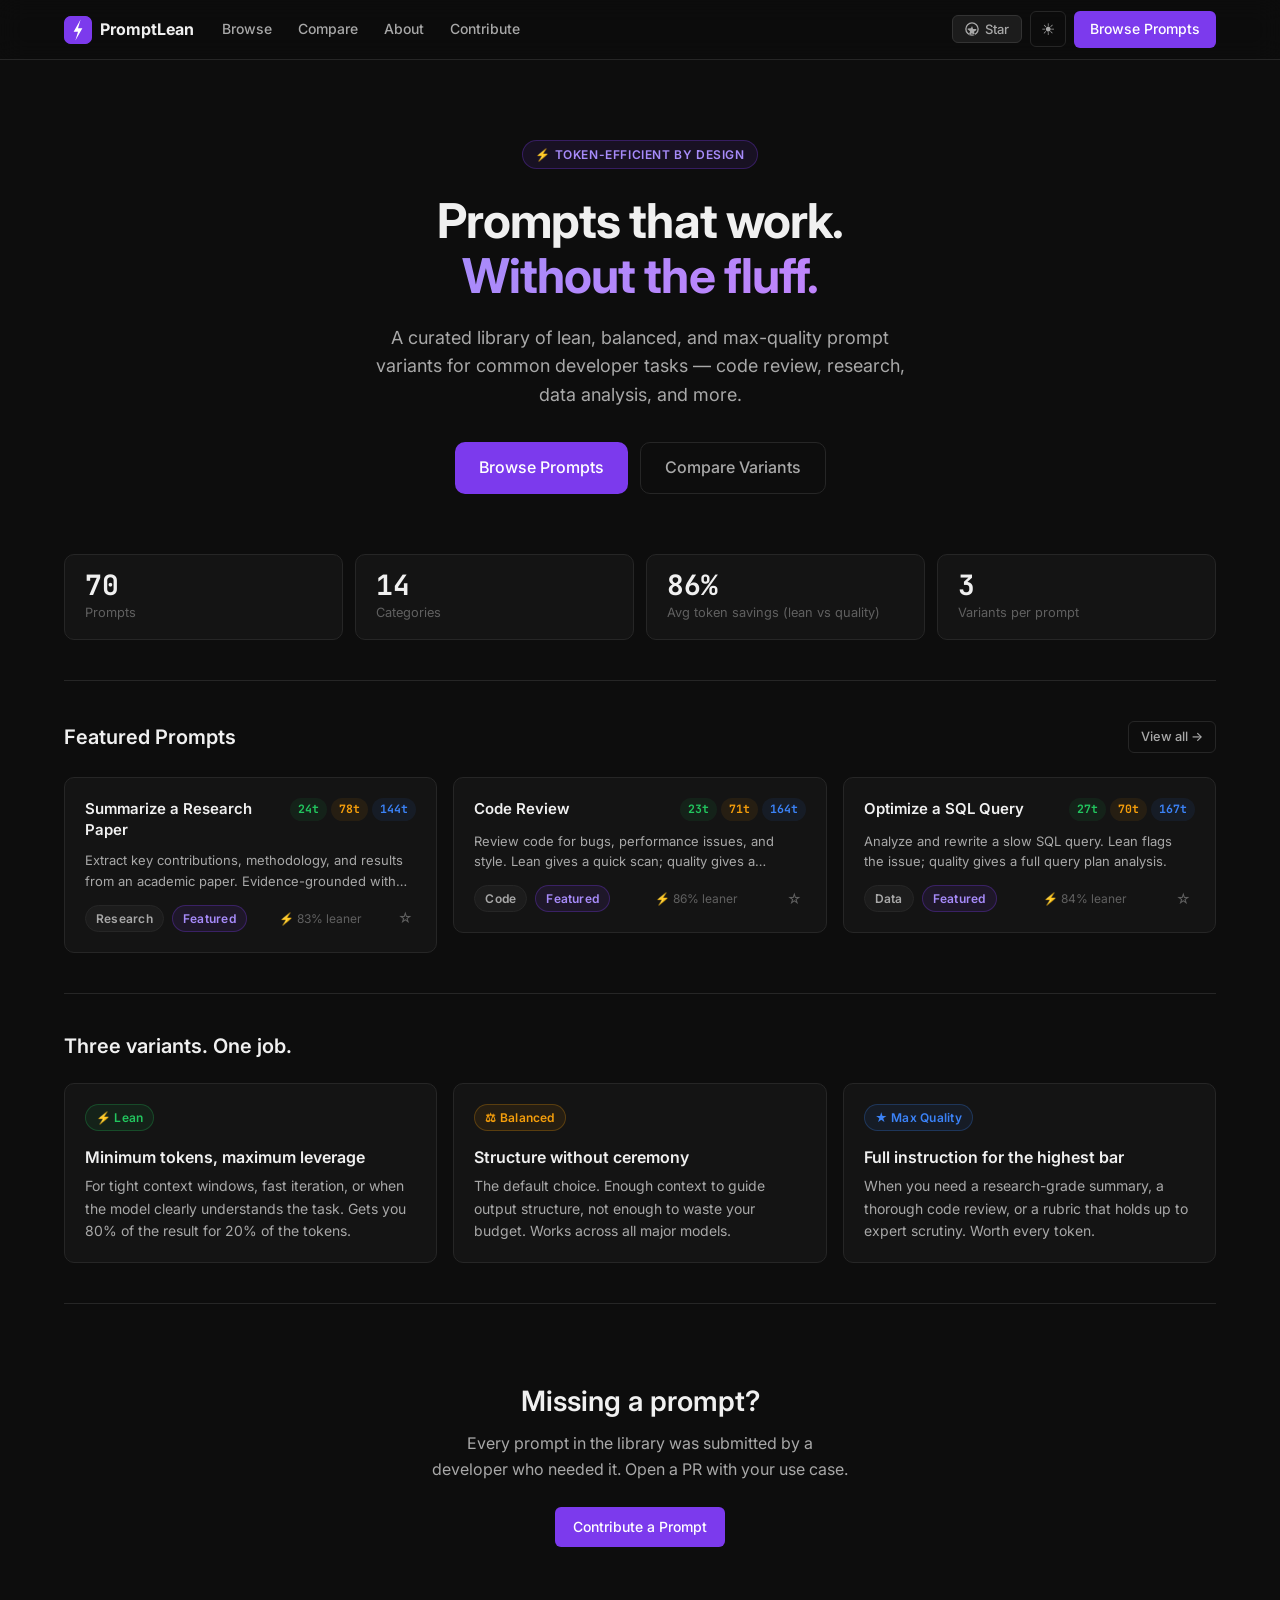
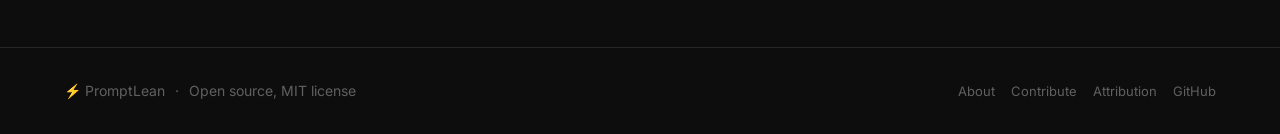
==== commit 381f2975: "fix: update stale content, add attribution UI, deduplicate helpers - llms.txt: update prompt count 1" ====
--- a/index.html
+++ b/index.html
@@ -181,6 +181,7 @@
     <div class="footer-links">
       <a href="about.html" class="footer-link">About</a>
       <a href="contribute.html" class="footer-link">Contribute</a>
+      <a href="https://github.com/kishormorol/promptlean/blob/main/ATTRIBUTION.md" class="footer-link" target="_blank">Attribution</a>
       <a href="https://github.com/kishormorol/promptlean" class="footer-link" target="_blank">GitHub</a>
     </div>
   </div>
--- a/assets/css/main.css
+++ b/assets/css/main.css
@@ -40,6 +40,10 @@
   --max-w: 1200px;
 
   --transition: 150ms ease;
+
+  --community: #e879f9;
+  --community-bg: rgba(232, 121, 249, 0.08);
+  --community-border: rgba(232, 121, 249, 0.25);
 }
 
 [data-theme="light"] {
@@ -887,3 +891,293 @@
     position: static;
   }
 }
+
+/* ── Favorite star ───────────────────────────── */
+.fav-btn {
+  display: inline-flex;
+  align-items: center;
+  justify-content: center;
+  width: 22px;
+  height: 22px;
+  border-radius: 4px;
+  cursor: pointer;
+  color: var(--text-3);
+  font-size: 14px;
+  transition: color var(--transition), transform var(--transition);
+  user-select: none;
+  flex-shrink: 0;
+  margin-left: auto;
+}
+.fav-btn:hover { color: #f59e0b; transform: scale(1.15); }
+.fav-btn.active { color: #f59e0b; }
+
+/* ── Popular badge ───────────────────────────── */
+.badge-popular {
+  background: rgba(245, 158, 11, 0.1);
+  color: #f59e0b;
+  border: 1px solid rgba(245, 158, 11, 0.25);
+}
+
+/* ── Playground ──────────────────────────────── */
+.playground {
+  border: 1px solid var(--accent-border);
+  border-radius: var(--radius);
+  background: var(--accent-bg);
+  overflow: hidden;
+}
+
+.playground-header {
+  padding: 10px 14px;
+  display: flex;
+  align-items: center;
+  justify-content: space-between;
+  border-bottom: 1px solid var(--accent-border);
+  gap: 12px;
+}
+
+.playground-body {
+  padding: 14px;
+}
+
+.playground-inputs {
+  display: grid;
+  grid-template-columns: repeat(auto-fill, minmax(180px, 1fr));
+  gap: 10px;
+  margin-bottom: 12px;
+}
+
+.playground-field label {
+  display: block;
+  font-size: 0.72rem;
+  font-weight: 700;
+  color: var(--accent-light);
+  margin-bottom: 4px;
+  font-family: var(--font-mono);
+  letter-spacing: 0.03em;
+}
+
+.playground-input {
+  width: 100%;
+  padding: 6px 10px;
+  background: var(--bg-2);
+  border: 1px solid var(--accent-border);
+  border-radius: var(--radius-sm);
+  color: var(--text);
+  font-size: 0.8125rem;
+  font-family: var(--font-sans);
+  outline: none;
+  transition: border-color var(--transition);
+}
+.playground-input:focus { border-color: var(--accent-light); }
+
+.playground-preview {
+  background: var(--bg-2);
+  border: 1px solid var(--border);
+  border-radius: var(--radius-sm);
+  padding: 12px 14px;
+  font-family: var(--font-mono);
+  font-size: 0.8125rem;
+  line-height: 1.7;
+  white-space: pre-wrap;
+  word-break: break-word;
+  color: var(--text);
+  min-height: 60px;
+}
+
+/* ── Diff view ───────────────────────────────── */
+.diff-grid {
+  display: grid;
+  grid-template-columns: 1fr 1fr;
+  gap: 12px;
+}
+
+.diff-panel {
+  border: 1px solid var(--border);
+  border-radius: var(--radius);
+  overflow: hidden;
+}
+
+.diff-header {
+  padding: 8px 12px;
+  border-bottom: 1px solid var(--border);
+  background: var(--bg-3);
+  display: flex;
+  align-items: center;
+  justify-content: space-between;
+  gap: 8px;
+}
+
+.diff-body {
+  padding: 14px;
+  font-family: var(--font-mono);
+  font-size: 0.8125rem;
+  line-height: 1.7;
+  white-space: pre-wrap;
+  word-break: break-word;
+  color: var(--text);
+}
+
+.diff-remove {
+  background: rgba(239, 68, 68, 0.15);
+  color: #f87171;
+  border-radius: 2px;
+  text-decoration: line-through;
+  text-decoration-color: rgba(239, 68, 68, 0.4);
+}
+
+.diff-add {
+  background: rgba(34, 197, 94, 0.15);
+  color: #4ade80;
+  border-radius: 2px;
+}
+
+@media (max-width: 640px) {
+  .diff-grid { grid-template-columns: 1fr; }
+}
+
+/* ── Cost estimator ──────────────────────────── */
+.cost-row {
+  display: flex;
+  justify-content: space-between;
+  align-items: center;
+  padding: 6px 0;
+  border-top: 1px solid var(--border);
+}
+
+.cost-select {
+  width: 100%;
+  padding: 7px 10px;
+  background: var(--bg-3);
+  border: 1px solid var(--border);
+  border-radius: var(--radius-sm);
+  color: var(--text);
+  font-size: 0.8125rem;
+  font-family: var(--font-sans);
+  outline: none;
+  cursor: pointer;
+  margin-bottom: 4px;
+  transition: border-color var(--transition);
+}
+.cost-select:focus { border-color: var(--accent); }
+
+/* ── Community variants ──────────────────────── */
+.badge-community {
+  background: var(--community-bg);
+  color: var(--community);
+  border: 1px solid var(--community-border);
+}
+
+.token-pill.community {
+  background: var(--community-bg);
+  color: var(--community);
+}
+
+.community-tab {
+  color: var(--community);
+}
+
+.variant-tab.active-community {
+  background: var(--community-bg);
+  color: var(--community);
+}
+
+/* ── Workflow chain ──────────────────────────── */
+.workflow-steps {
+  display: flex;
+  align-items: center;
+  gap: 6px;
+  flex-wrap: wrap;
+}
+
+.workflow-step {
+  display: inline-flex;
+  align-items: center;
+  gap: 8px;
+  padding: 8px 14px;
+  border-radius: var(--radius);
+  border: 1px solid var(--border);
+  color: var(--text-2);
+  text-decoration: none;
+  font-size: 0.8125rem;
+  background: var(--bg-2);
+  transition: all var(--transition);
+  white-space: nowrap;
+}
+.workflow-step:hover { border-color: var(--accent-border); color: var(--accent-light); }
+.workflow-step.current { border-color: var(--accent-border); background: var(--accent-bg); color: var(--accent-light); }
+.workflow-step.done { border-color: var(--lean-border); background: var(--lean-bg); color: var(--lean); }
+
+.workflow-step-num {
+  width: 20px;
+  height: 20px;
+  border-radius: 50%;
+  background: var(--bg-3);
+  display: flex;
+  align-items: center;
+  justify-content: center;
+  font-size: 0.7rem;
+  font-weight: 700;
+  flex-shrink: 0;
+}
+.workflow-step.current .workflow-step-num { background: var(--accent); color: #fff; }
+.workflow-step.done    .workflow-step-num { background: var(--lean);   color: #fff; }
+
+.workflow-arrow {
+  color: var(--text-3);
+  font-size: 1rem;
+  flex-shrink: 0;
+  line-height: 1;
+}
+
+/* ── Prompt builder form ─────────────────────── */
+.builder-field {
+  display: flex;
+  flex-direction: column;
+}
+
+.builder-label {
+  font-size: 0.75rem;
+  font-weight: 700;
+  color: var(--text-3);
+  letter-spacing: 0.05em;
+  text-transform: uppercase;
+  margin-bottom: 6px;
+}
+
+.builder-input {
+  width: 100%;
+  padding: 8px 12px;
+  background: var(--bg-3);
+  border: 1px solid var(--border);
+  border-radius: var(--radius-sm);
+  color: var(--text);
+  font-size: 0.875rem;
+  font-family: var(--font-sans);
+  outline: none;
+  transition: border-color var(--transition);
+}
+.builder-input:focus { border-color: var(--accent); }
+.builder-input::placeholder { color: var(--text-3); }
+
+.builder-textarea {
+  font-family: var(--font-mono);
+  font-size: 0.8125rem;
+  resize: vertical;
+  line-height: 1.6;
+}
+
+.builder-token-count {
+  font-size: 0.72rem;
+  font-family: var(--font-mono);
+  font-weight: 700;
+  color: var(--text-3);
+  background: var(--bg-3);
+  border: 1px solid var(--border);
+  border-radius: 999px;
+  padding: 1px 8px;
+}
+
+@media (max-width: 580px) {
+  .builder-field + .builder-field { margin-top: 0; }
+  [style*="grid-template-columns: 1fr 1fr"] { grid-template-columns: 1fr !important; }
+}
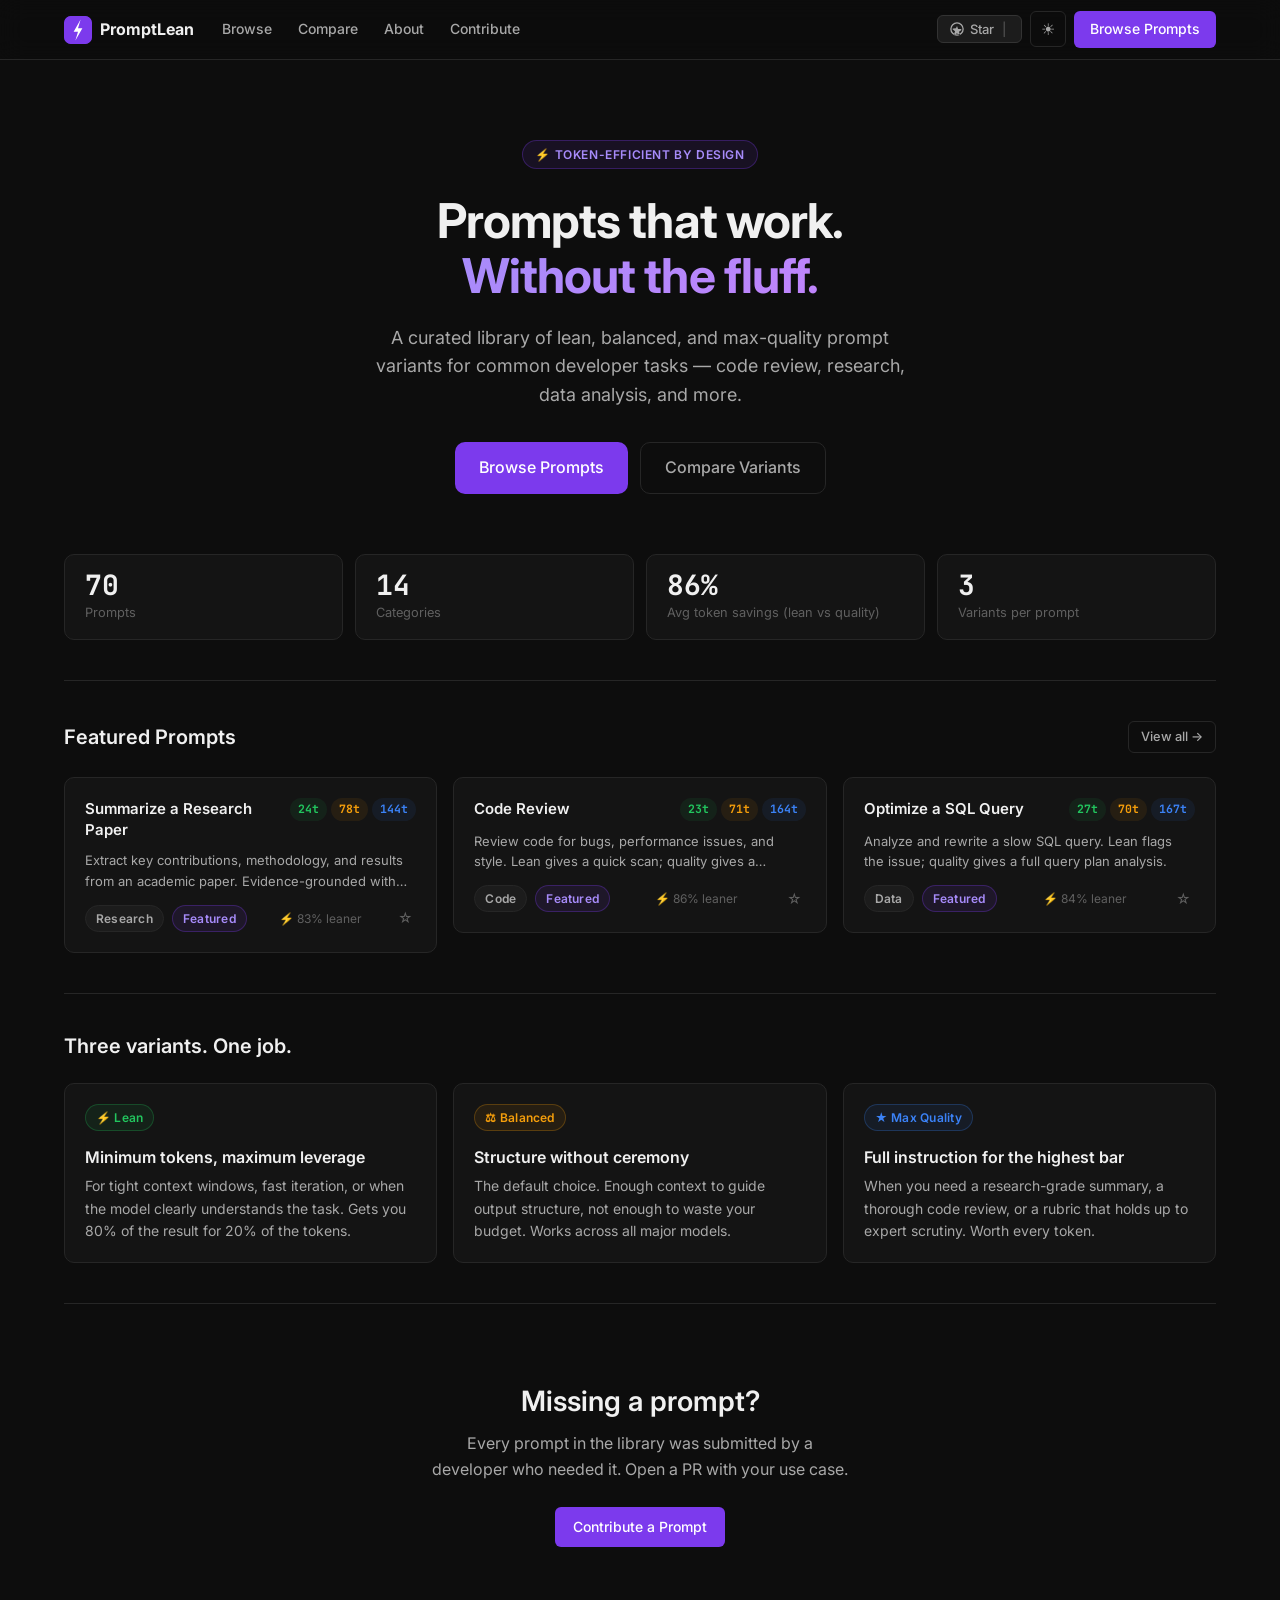
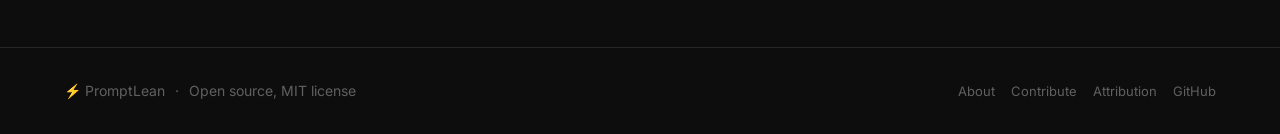
==== commit 1a4a51e2: "feat: display live GitHub star count in nav button Fetches stargazers_count from the GitHub API on p" ====
--- a/index.html
+++ b/index.html
@@ -71,7 +71,7 @@
     <div class="nav-actions">
       <a href="https://github.com/kishormorol/promptlean" target="_blank" rel="noopener" class="github-star-btn">
         <svg viewBox="0 0 16 16" fill="currentColor"><path d="M8 .25a7.75 7.75 0 1 0 0 15.5A7.75 7.75 0 0 0 8 .25Zm0 1.5a6.25 6.25 0 1 1 0 12.5A6.25 6.25 0 0 1 8 1.75Zm-.25 3.25a.75.75 0 0 1 .5 0l.963 2.97 3.124.022a.75.75 0 0 1 .44 1.354l-2.527 1.82.972 2.95a.75.75 0 0 1-1.154.838L8 12.845l-2.068 1.414a.75.75 0 0 1-1.154-.838l.972-2.95-2.527-1.82a.75.75 0 0 1 .44-1.354l3.124-.022L7.75 5Z"/></svg>
-        <span>Star</span>
+        <span>Star</span><span class="gh-star-sep">|</span><span id="gh-stars"></span>
       </a>
       <button class="theme-toggle" id="theme-toggle" title="Toggle theme">☀</button>
       <a href="browse.html" class="nav-cta">Browse Prompts</a>
--- a/assets/css/main.css
+++ b/assets/css/main.css
@@ -224,6 +224,8 @@
   background: rgba(245,158,11,0.08);
 }
 .github-star-btn svg { width: 14px; height: 14px; flex-shrink: 0; display: block; }
+.gh-star-sep { opacity: 0.35; margin: 0 2px; }
+#gh-stars:empty { display: none; }
 
 /* ── Buttons ─────────────────────────────────── */
 .btn {
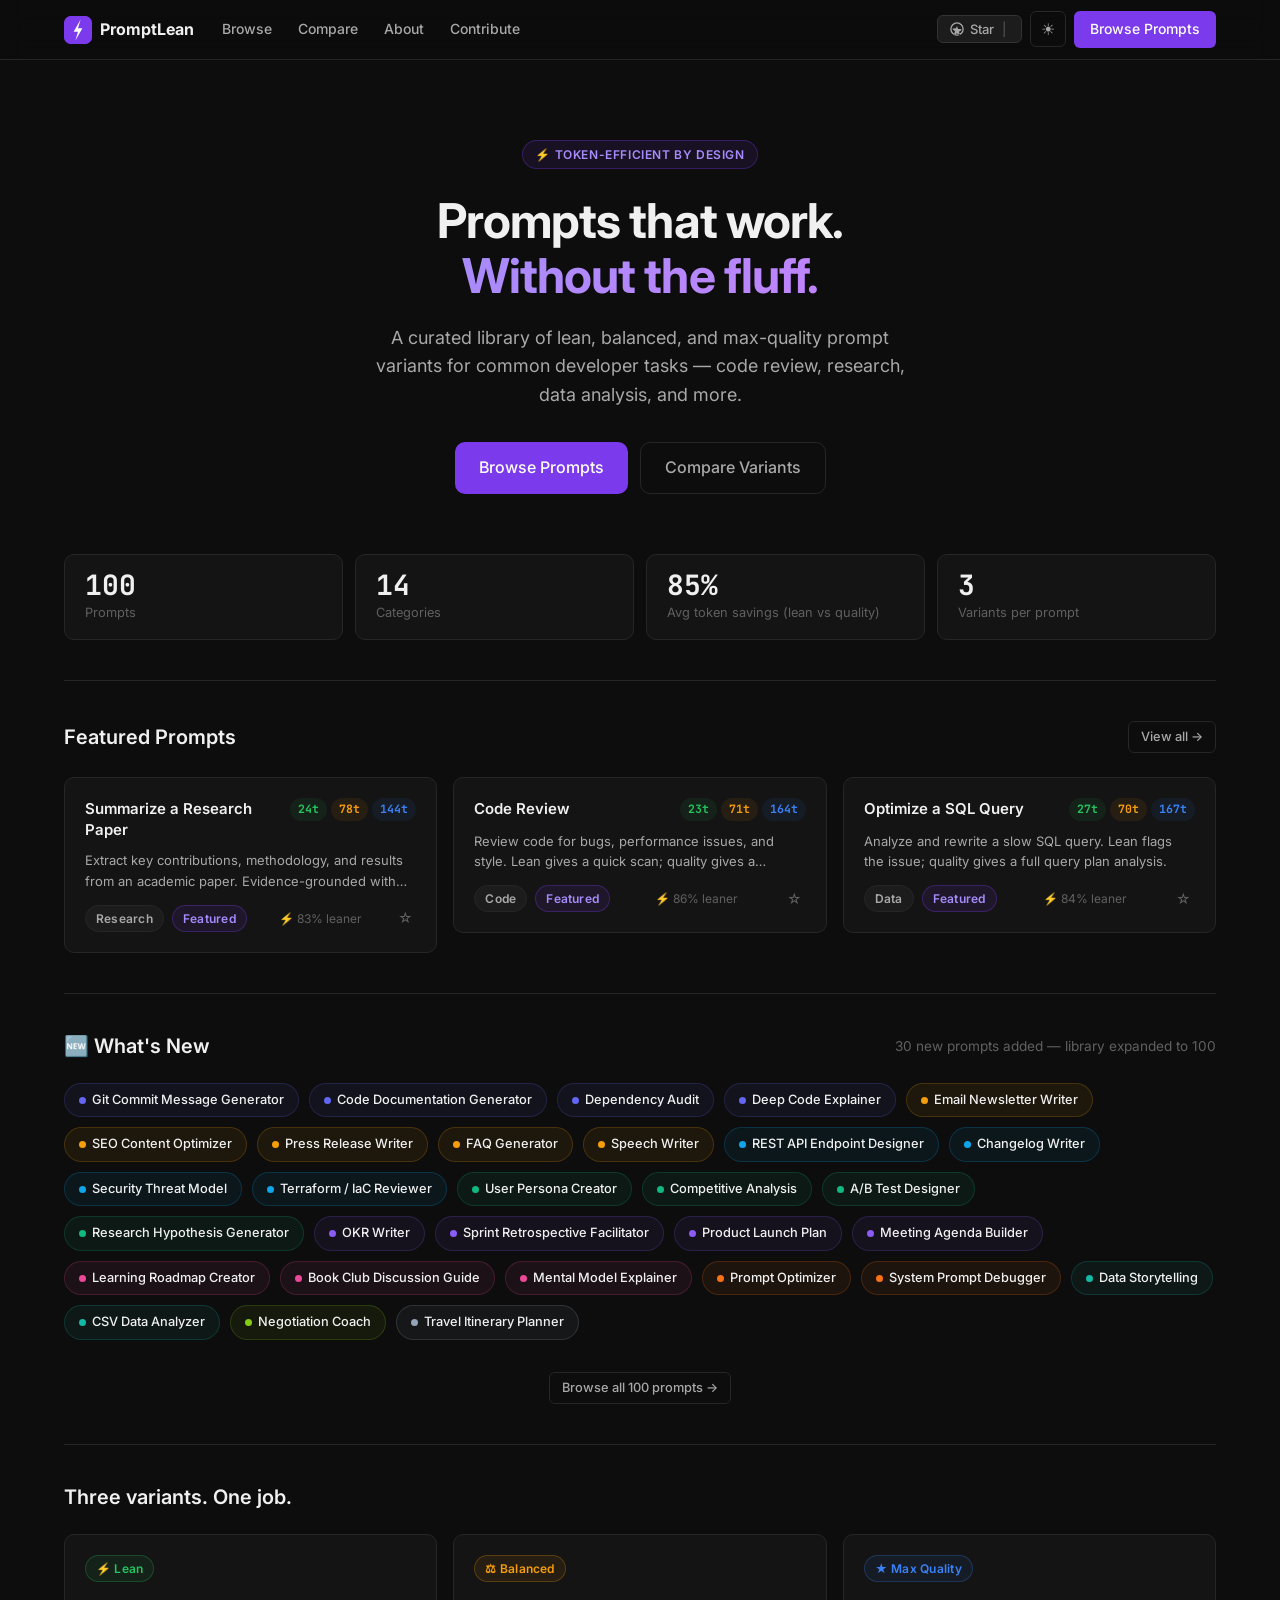
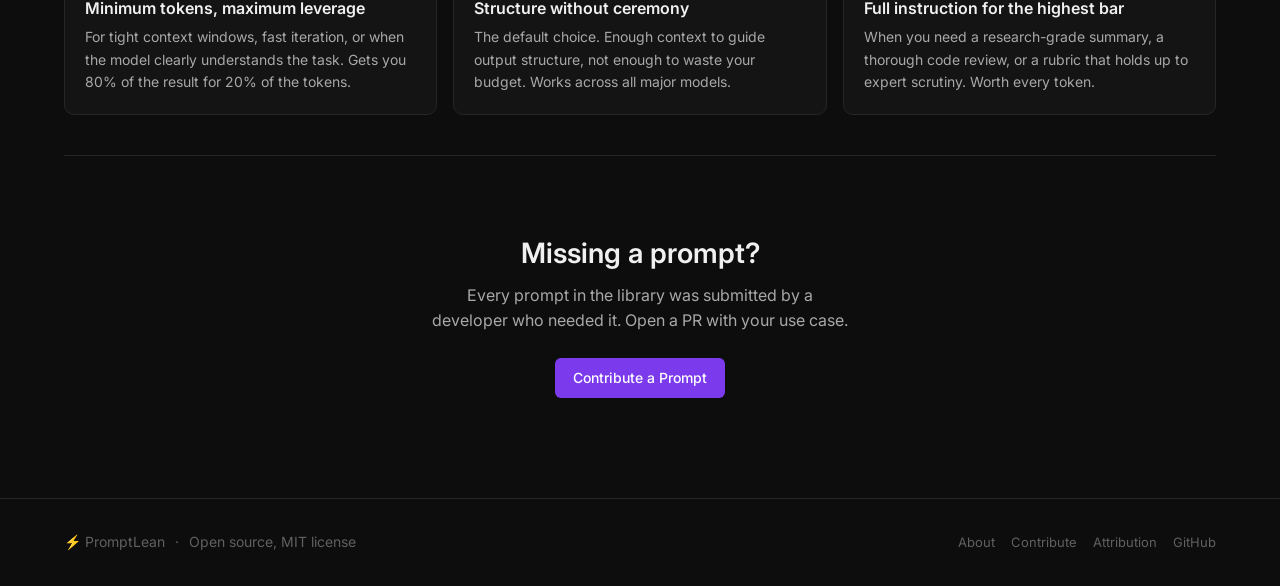
==== commit 02df3279: "feat: add What's New section to homepage and update README to 100 prompts - Add What's New section o" ====
--- a/index.html
+++ b/index.html
@@ -128,6 +128,18 @@
 
     <div class="divider"></div>
 
+    <!-- What's New -->
+    <div class="section-header mb-6">
+      <h2 class="section-title">🆕 What's New</h2>
+      <span style="font-size:0.85rem;color:var(--text-3);">30 new prompts added — library expanded to 100</span>
+    </div>
+    <div id="whats-new-grid" style="display:flex;flex-wrap:wrap;gap:10px;margin-bottom:2rem;"></div>
+    <div style="text-align:center;margin-bottom:2rem;">
+      <a href="browse.html" class="btn btn-ghost btn-sm">Browse all 100 prompts →</a>
+    </div>
+
+    <div class="divider"></div>
+
     <!-- How it works -->
     <div class="mb-8">
       <h2 class="section-title mb-6">Three variants. One job.</h2>
@@ -210,6 +222,37 @@
     // Featured grid
     const featured = prompts.filter(p => p.featured).slice(0, 3);
     document.getElementById('featured-grid').innerHTML = featured.map(PL.renderCard).join('');
+
+    // What's New chips
+    const newIds = [
+      'git-commit-message','code-documentation-generator','dependency-audit','code-explainer-deep',
+      'newsletter-writer','seo-optimizer','press-release','faq-generator','speech-writer',
+      'api-endpoint-designer','changelog-writer','security-threat-model','terraform-reviewer',
+      'user-persona','competitive-analysis','a-b-test-designer','hypothesis-generator',
+      'okr-writer','retrospective-facilitator','product-launch-plan','meeting-agenda-builder',
+      'learning-roadmap','book-club-guide','mental-model-explainer',
+      'prompt-optimizer','system-prompt-debugger',
+      'data-storytelling','csv-data-analyzer',
+      'negotiation-coach','travel-planner'
+    ];
+    const newPrompts = newIds.map(id => prompts.find(p => p.id === id)).filter(Boolean);
+    const catColors = {
+      'Code':'#6366f1','Engineering':'#0ea5e9','Writing':'#f59e0b','Research':'#10b981',
+      'Productivity':'#8b5cf6','Education & Tutoring':'#ec4899','AI / ML':'#f97316',
+      'Data':'#14b8a6','Career & Professional Growth':'#84cc16','General Purpose':'#94a3b8'
+    };
+    document.getElementById('whats-new-grid').innerHTML = newPrompts.map(p => {
+      const color = catColors[p.category] || '#94a3b8';
+      return `<a href="prompt.html?id=${p.id}" style="
+        display:inline-flex;align-items:center;gap:6px;padding:6px 14px;
+        border-radius:999px;border:1px solid ${color}33;background:${color}11;
+        color:var(--text-1);text-decoration:none;font-size:0.8rem;font-weight:500;
+        transition:background 0.15s;white-space:nowrap;
+      " onmouseover="this.style.background='${color}22'" onmouseout="this.style.background='${color}11'">
+        <span style="width:7px;height:7px;border-radius:50%;background:${color};flex-shrink:0;"></span>
+        ${p.title}
+      </a>`;
+    }).join('');
   } catch (err) {
     PL.showError('featured-grid', err.message);
   }
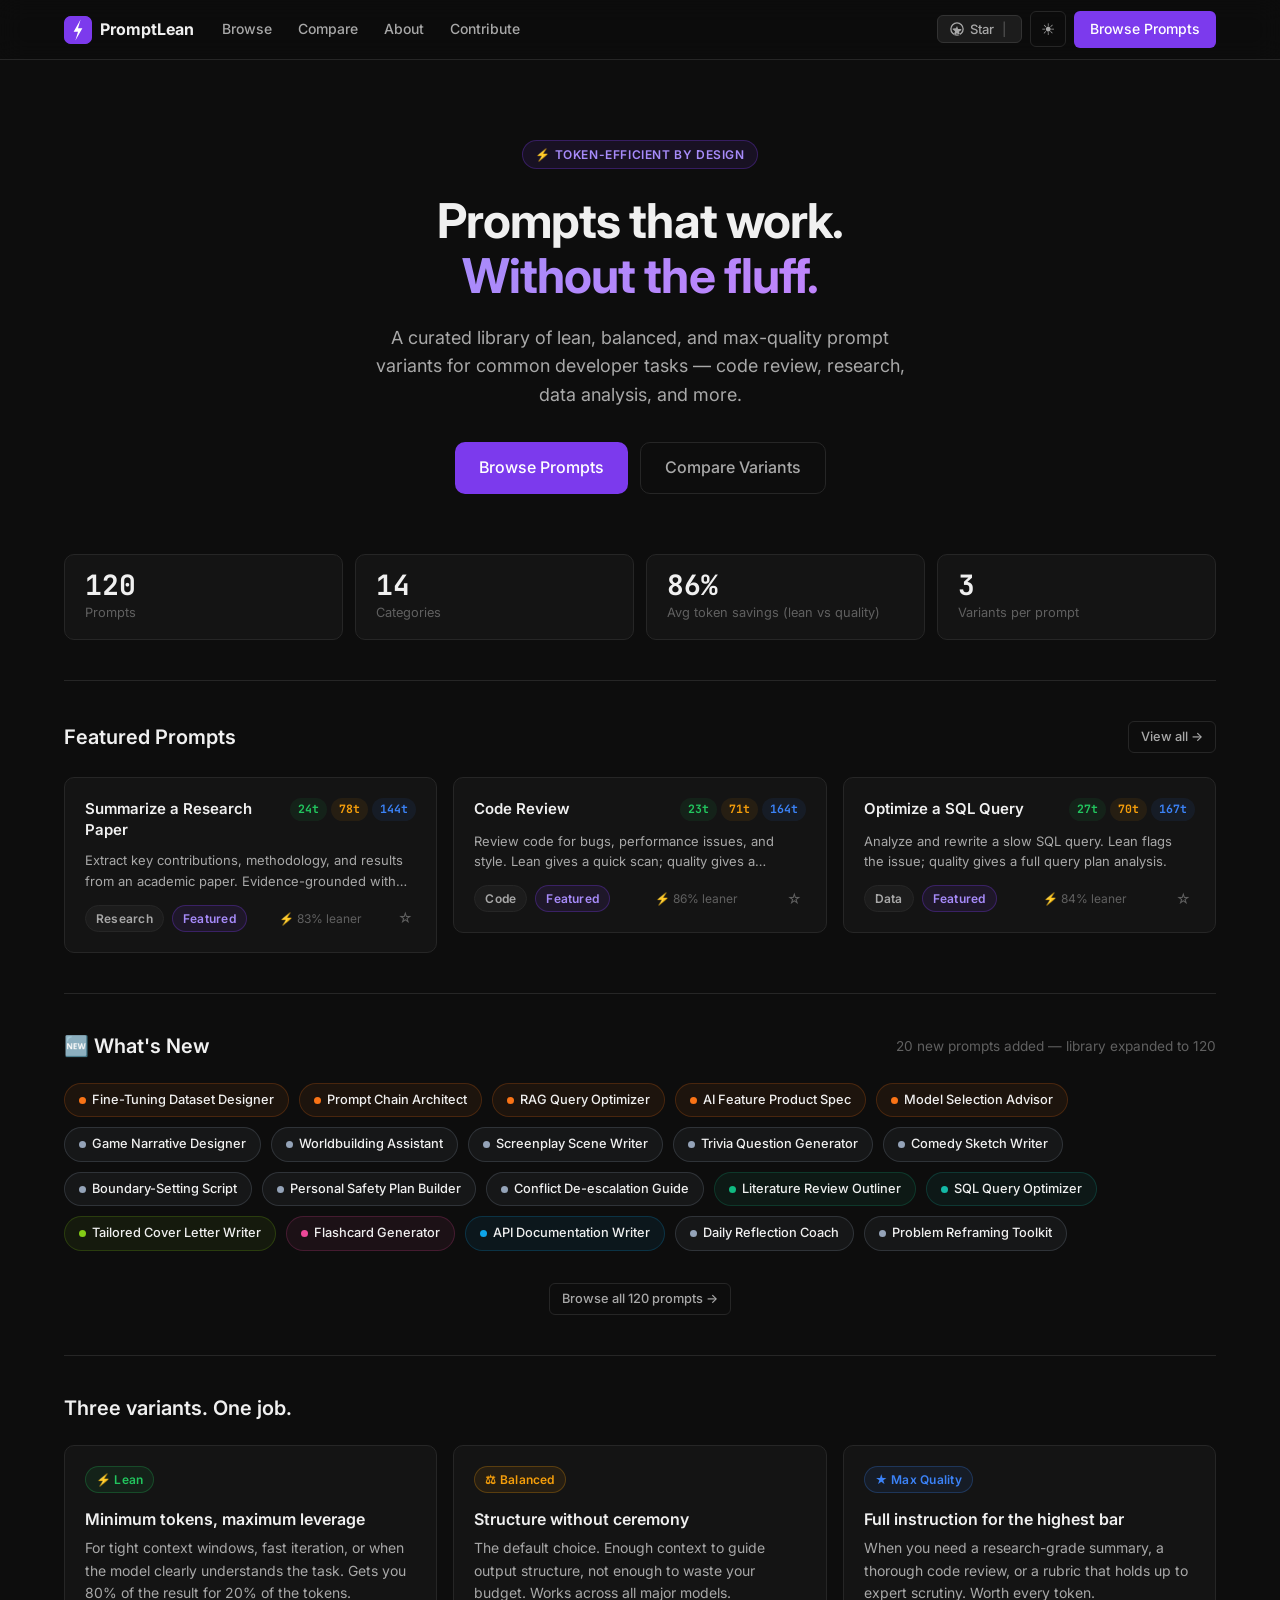
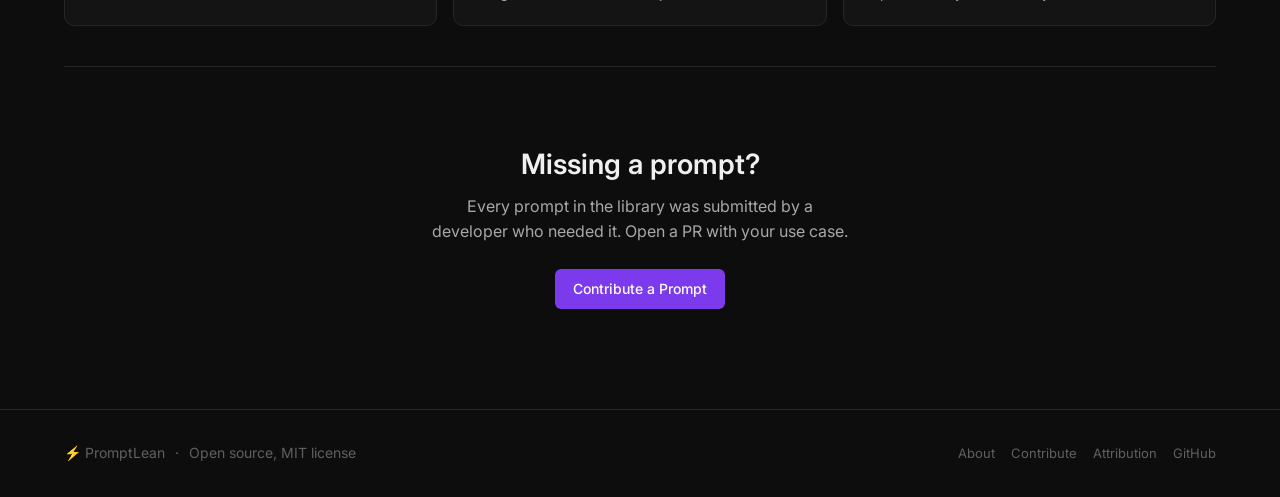
==== commit 9ffa07dc: "docs: update README and homepage to reflect 120-prompt library - Bump prompt count badge and descrip" ====
--- a/index.html
+++ b/index.html
@@ -7,7 +7,7 @@
   <title>PromptLean — Token-Efficient Prompt Library for LLMs</title>
 
   <!-- Primary SEO -->
-  <meta name="description" content="PromptLean is a free, open-source library of 31 token-efficient prompts across 14 categories. Every prompt ships with Lean, Balanced, and Max Quality variants — plus model notes and quality benchmarks for GPT-5.4, Claude, Gemini, Grok, Llama, and more." />
+  <meta name="description" content="PromptLean is a free, open-source library of 120 token-efficient prompts across 14 categories. Every prompt ships with Lean, Balanced, and Max Quality variants — plus model notes and quality benchmarks for GPT-5.4, Claude, Gemini, Grok, Llama, and more." />
   <meta name="keywords" content="prompt engineering, prompt library, LLM prompts, ChatGPT prompts, Claude prompts, Gemini prompts, token optimization, prompt templates, AI prompts, open source prompts, code review prompt, resume prompt, creative writing prompt, interview prep prompt, prompt engineering guide" />
   <meta name="author" content="Md Kishor Morol" />
   <link rel="canonical" href="https://kishormorol.github.io/promptlean/" />
@@ -16,14 +16,14 @@
   <meta property="og:type" content="website" />
   <meta property="og:url" content="https://kishormorol.github.io/promptlean/" />
   <meta property="og:title" content="PromptLean — Token-Efficient Prompt Library for LLMs" />
-  <meta property="og:description" content="31 prompts, 14 categories, 3 variants each. Every prompt is benchmarked across GPT-5.4, Claude, Gemini, Grok, Llama, and Mistral. Free and open source." />
+  <meta property="og:description" content="120 prompts, 14 categories, 3 variants each. Every prompt is benchmarked across GPT-5.4, Claude, Gemini, Grok, Llama, and Mistral. Free and open source." />
   <meta property="og:image" content="https://kishormorol.github.io/promptlean/assets/img/og.png" />
   <meta property="og:site_name" content="PromptLean" />
 
   <!-- Twitter / X -->
   <meta name="twitter:card" content="summary_large_image" />
   <meta name="twitter:title" content="PromptLean — Token-Efficient Prompt Library for LLMs" />
-  <meta name="twitter:description" content="31 prompts, 14 categories, 3 variants each. Benchmarked across 8 frontier models. Free and open source." />
+  <meta name="twitter:description" content="120 prompts, 14 categories, 3 variants each. Benchmarked across 8 frontier models. Free and open source." />
   <meta name="twitter:image" content="https://kishormorol.github.io/promptlean/assets/img/og.png" />
 
   <!-- JSON-LD structured data -->
@@ -33,7 +33,7 @@
     "@type": "SoftwareApplication",
     "name": "PromptLean",
     "url": "https://kishormorol.github.io/promptlean/",
-    "description": "Open-source library of token-efficient prompts for LLMs. 31 prompts across 14 categories — code, research, creative writing, career, education, mental health, and more. Every prompt has Lean, Balanced, and Max Quality variants with benchmarks across 8 frontier models.",
+    "description": "Open-source library of token-efficient prompts for LLMs. 120 prompts across 14 categories — code, research, creative writing, career, education, mental health, and more. Every prompt has Lean, Balanced, and Max Quality variants with benchmarks across 8 frontier models.",
     "applicationCategory": "DeveloperApplication",
     "operatingSystem": "Web",
     "offers": { "@type": "Offer", "price": "0", "priceCurrency": "USD" },
@@ -41,7 +41,7 @@
     "sourceCode": "https://github.com/kishormorol/promptlean",
     "keywords": "prompt engineering, LLM prompts, ChatGPT prompts, Claude prompts, token optimization, prompt library, prompt templates",
     "featureList": [
-      "31 prompts across 14 categories",
+      "120 prompts across 14 categories",
       "3 variants per prompt: Lean (18-40 tokens), Balanced (50-110 tokens), Max Quality (85-230 tokens)",
       "Model notes and quality benchmarks for GPT-5.4, Claude Sonnet/Opus 4.6, Gemini 3.1 Pro, Grok 4, Llama 4 Scout, Mistral Large 3, o1",
       "Model × Variant comparison table on every prompt page",
@@ -131,11 +131,11 @@
     <!-- What's New -->
     <div class="section-header mb-6">
       <h2 class="section-title">🆕 What's New</h2>
-      <span style="font-size:0.85rem;color:var(--text-3);">30 new prompts added — library expanded to 100</span>
+      <span style="font-size:0.85rem;color:var(--text-3);">20 new prompts added — library expanded to 120</span>
     </div>
     <div id="whats-new-grid" style="display:flex;flex-wrap:wrap;gap:10px;margin-bottom:2rem;"></div>
     <div style="text-align:center;margin-bottom:2rem;">
-      <a href="browse.html" class="btn btn-ghost btn-sm">Browse all 100 prompts →</a>
+      <a href="browse.html" class="btn btn-ghost btn-sm">Browse all 120 prompts →</a>
     </div>
 
     <div class="divider"></div>
@@ -225,15 +225,13 @@
 
     // What's New chips
     const newIds = [
-      'git-commit-message','code-documentation-generator','dependency-audit','code-explainer-deep',
-      'newsletter-writer','seo-optimizer','press-release','faq-generator','speech-writer',
-      'api-endpoint-designer','changelog-writer','security-threat-model','terraform-reviewer',
-      'user-persona','competitive-analysis','a-b-test-designer','hypothesis-generator',
-      'okr-writer','retrospective-facilitator','product-launch-plan','meeting-agenda-builder',
-      'learning-roadmap','book-club-guide','mental-model-explainer',
-      'prompt-optimizer','system-prompt-debugger',
-      'data-storytelling','csv-data-analyzer',
-      'negotiation-coach','travel-planner'
+      'fine-tuning-dataset-designer','prompt-chain-architect','rag-query-optimizer',
+      'ai-product-feature-spec','model-selection-advisor',
+      'game-narrative-designer','worldbuilding-assistant','screenplay-scene-writer',
+      'trivia-question-generator','comedy-sketch-writer',
+      'boundary-setting-script','safety-plan-builder','de-escalation-guide',
+      'literature-review-outline','sql-query-optimizer','cover-letter-writer',
+      'flashcard-generator','api-documentation-writer','daily-reflection-coach','problem-reframing'
     ];
     const newPrompts = newIds.map(id => prompts.find(p => p.id === id)).filter(Boolean);
     const catColors = {
